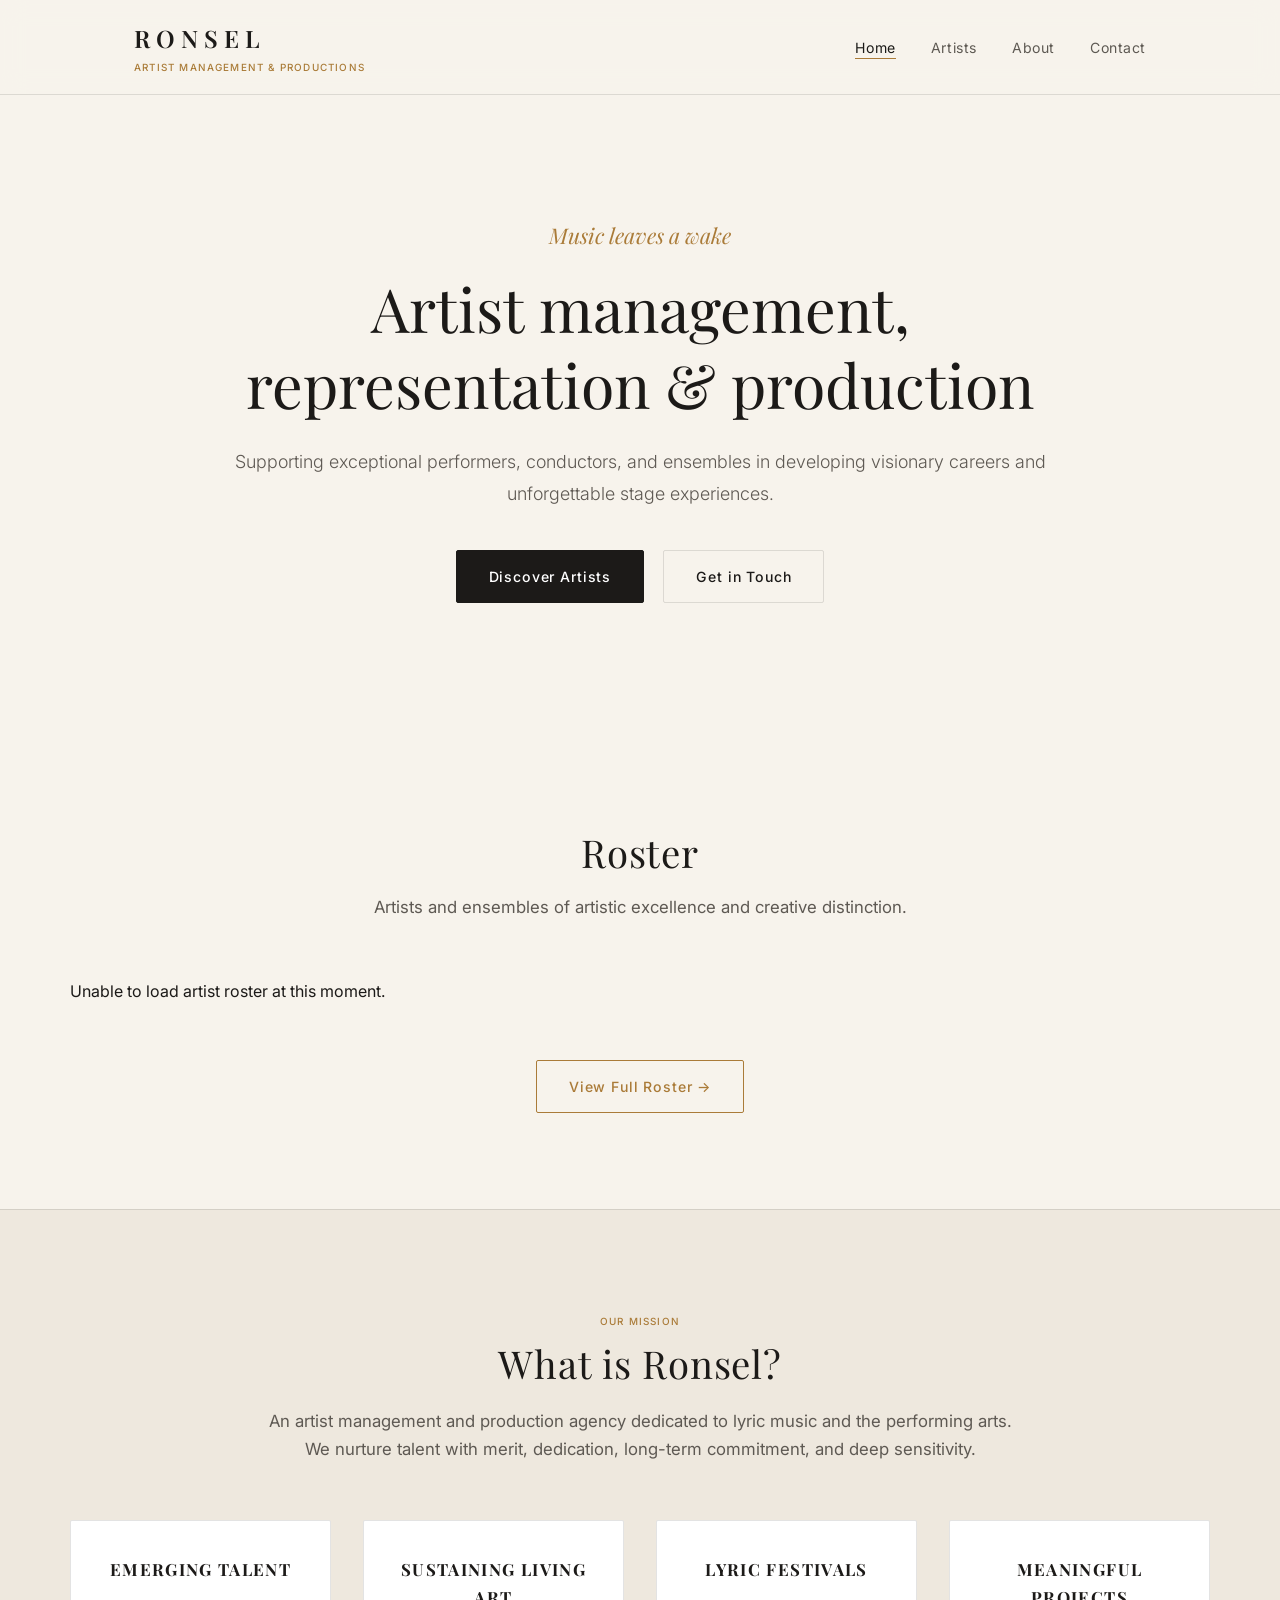
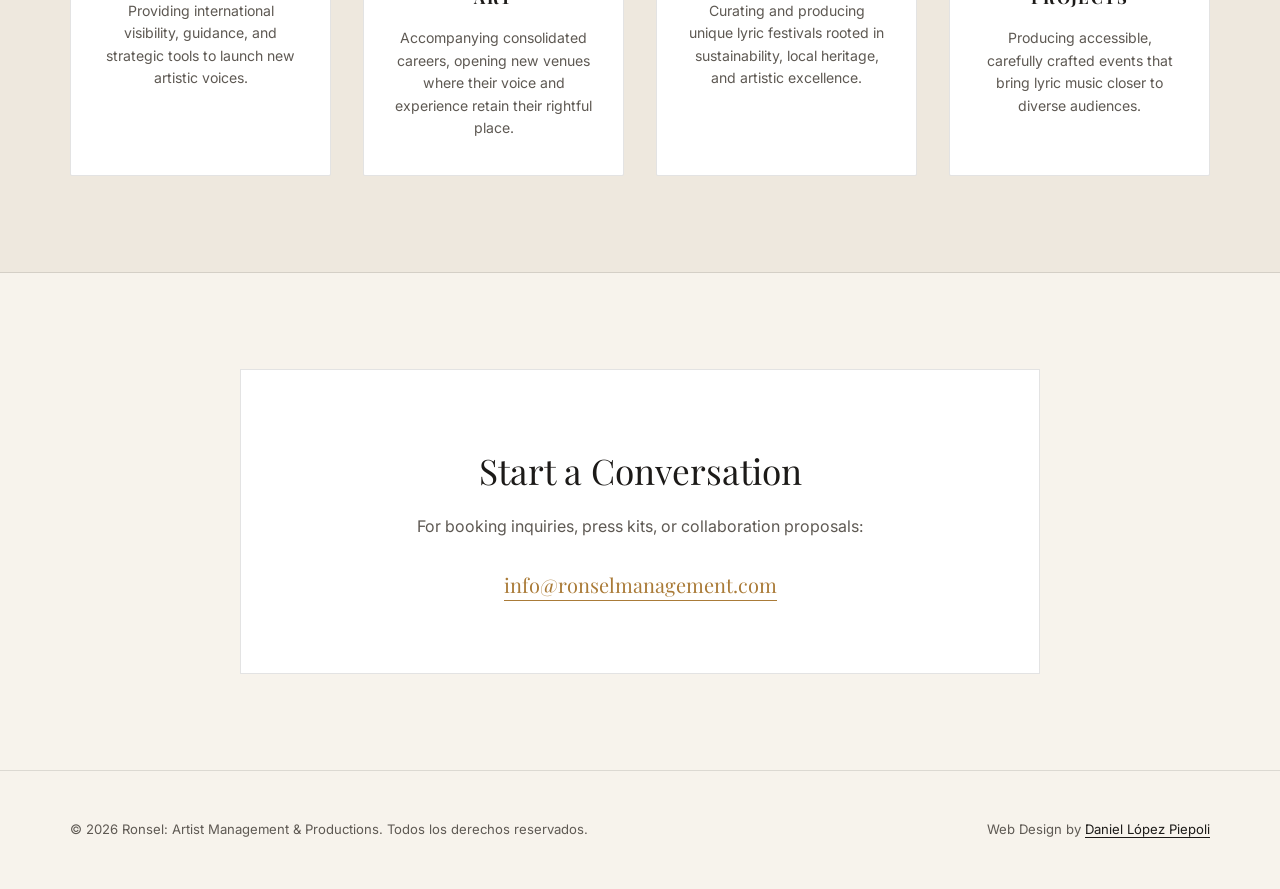
==== index.html @ a078d066 "add initial html and css" ====
<!DOCTYPE html>
<html lang="en">
<head>
  <meta charset="UTF-8" />
  <meta name="viewport" content="width=device-width, initial-scale=1.0" />
  <title>Ronsel | Artist Management & Productions</title>
  <meta name="description" content="Ronsel: Artist Management & Productions. Music leaves a wake. Artist representation, touring, and bespoke productions." />
  
  <!-- Tipografía Google Fonts (Playfair Display para títulos, Inter para lectura) -->
  <link rel="preconnect" href="https://fonts.googleapis.com">
  <link rel="preconnect" href="https://fonts.gstatic.com" crossorigin>
  <link href="https://fonts.googleapis.com/css2?family=Inter:wght@300;400;500;600&family=Playfair+Display:ital,wght@0,400;0,600;1,400&display=swap" rel="stylesheet">
  
  <link rel="stylesheet" href="css/styles.css" />
</head>
<body>

  <!-- Navegación -->
  <header class="site-header">
    <nav class="nav-container">
      <a href="index.html" class="logo">
        <span class="logo-title">RONSEL</span>
        <span class="logo-sub">Artist Management & Productions</span>
      </a>
      <ul class="nav-links">
        <li><a href="index.html" class="active">Home</a></li>
        <li><a href="artists.html">Artists</a></li>
        <li><a href="#about">About</a></li>
        <li><a href="#contact">Contact</a></li>
      </ul>
    </nav>
  </header>

  <!-- Hero Principal -->
  <section class="hero">
    <div class="hero-overlay"></div>
    <div class="hero-content">
      <p class="tagline">Music leaves a wake</p>
      <h1>Artist management, representation & production</h1>
      <p class="hero-description">
        Supporting exceptional performers, conductors, and ensembles in developing visionary careers and unforgettable stage experiences.
      </p>
      <div class="hero-actions">
        <a href="artists.html" class="btn btn-primary">Discover Artists</a>
        <a href="#contact" class="btn btn-secondary">Get in Touch</a>
      </div>
    </div>
  </section>

  <!-- Sección Destacada de Artistas (Se alimenta dinámicamente con JS) -->
  <section class="section container">
    <div class="section-header">
      <h2>Roster</h2>
      <p>Artists and ensembles of artistic excellence and creative distinction.</p>
    </div>
    
    <div id="featured-artists" class="artists-grid">
      <!-- Inyectado por main.js -->
    </div>

    <div class="center-cta">
      <a href="artists.html" class="btn btn-outline">View Full Roster &rarr;</a>
    </div>
  </section>

  <!-- Sobre la Agencia con sus 4 Pilares Reales -->
  <section id="about" class="section section-dark">
    <div class="container">
      <div class="section-header">
        <span class="logo-sub">Our Mission</span>
        <h2>What is Ronsel?</h2>
        <p style="max-width: 750px; margin: 0.8rem auto 0 auto;">
          An artist management and production agency dedicated to lyric music and the performing arts. We nurture talent with merit, dedication, long-term commitment, and deep sensitivity.
        </p>
      </div>

      <div class="pillars-grid">
        <div class="pillar-item">
          <h3>Emerging Talent</h3>
          <p>Providing international visibility, guidance, and strategic tools to launch new artistic voices.</p>
        </div>
        <div class="pillar-item">
          <h3>Sustaining Living Art</h3>
          <p>Accompanying consolidated careers, opening new venues where their voice and experience retain their rightful place.</p>
        </div>
        <div class="pillar-item">
          <h3>Lyric Festivals</h3>
          <p>Curating and producing unique lyric festivals rooted in sustainability, local heritage, and artistic excellence.</p>
        </div>
        <div class="pillar-item">
          <h3>Meaningful Projects</h3>
          <p>Producing accessible, carefully crafted events that bring lyric music closer to diverse audiences.</p>
        </div>
      </div>
    </div>
  </section>

  <!-- Contacto -->
  <section id="contact" class="section container">
    <div class="contact-box">
      <h2>Start a Conversation</h2>
      <p>For booking inquiries, press kits, or collaboration proposals:</p>
      <a href="mailto:info@ronselmanagement.com" class="contact-email">info@ronselmanagement.com</a>
    </div>
  </section>

  <!-- Footer -->
  <footer class="site-footer">
    <div class="container footer-content">
      <p>&copy; 2026 Ronsel: Artist Management & Productions. Todos los derechos reservados.</p>
      <p class="credit">
        Web Design by <a href="https://github.com/danielopezpiepoli" target="_blank" rel="noopener">Daniel López Piepoli</a>
      </p>
    </div>
  </footer>

  <!-- Script para pintar los artistas dinámicamente -->
  <script src="js/main.js"></script>
</body>
</html>
---- css/styles.css ----
:root {
  /* Paleta extraída de la identidad visual de Ronsel */
  --bg-color: #f7f3ec;        /* Fondo marfil / pergamino claro */
  --bg-card: #ffffff;         /* Blanco puro para tarjetas */
  --bg-card-hover: #fcfbf9;
  --bg-dark-section: #eee8de; /* Sección de contraste suave */
  --text-main: #1c1a18;       /* Carbón / negro tinta */
  --text-muted: #5e5953;      /* Gris sepia para textos secundarios */
  --accent-gold: #aa7b38;     /* Dorado ocre cálido del logo/subtítulos */
  --accent-gold-hover: #8f652b;
  --border: rgba(28, 26, 24, 0.12);
  --border-subtle: rgba(170, 123, 56, 0.3);
  
  --font-serif: 'Playfair Display', Georgia, serif;
  --font-sans: 'Inter', -apple-system, BlinkMacSystemFont, sans-serif;
  --transition: all 0.3s cubic-bezier(0.16, 1, 0.3, 1);
}

* {
  margin: 0;
  padding: 0;
  box-sizing: border-box;
}

body {
  background-color: var(--bg-color);
  color: var(--text-main);
  font-family: var(--font-sans);
  line-height: 1.65;
  -webkit-font-smoothing: antialiased;
}

.container {
  width: 90%;
  max-width: 1140px;
  margin: 0 auto;
}

/* Header & Nav */
.site-header {
  position: sticky;
  top: 0;
  background: rgba(247, 243, 236, 0.92);
  backdrop-filter: blur(12px);
  border-bottom: 1px solid var(--border);
  z-index: 100;
}

.nav-container {
  max-width: 1140px;
  margin: 0 auto;
  padding: 1.2rem 5%;
  display: flex;
  justify-content: space-between;
  align-items: center;
}

.logo {
  text-decoration: none;
  display: flex;
  flex-direction: column;
}

.logo-title {
  font-family: var(--font-serif);
  font-size: 1.5rem;
  font-weight: 600;
  letter-spacing: 0.25em;
  color: var(--text-main);
}

.logo-sub {
  font-size: 0.62rem;
  letter-spacing: 0.12em;
  text-transform: uppercase;
  color: var(--accent-gold);
  font-weight: 500;
}

.nav-links {
  display: flex;
  gap: 2.2rem;
  list-style: none;
}

.nav-links a {
  color: var(--text-muted);
  text-decoration: none;
  font-size: 0.88rem;
  letter-spacing: 0.04em;
  transition: var(--transition);
}

.nav-links a:hover,
.nav-links a.active {
  color: var(--text-main);
  border-bottom: 1px solid var(--accent-gold);
  padding-bottom: 2px;
}

/* Hero */
.hero {
  position: relative;
  min-height: 70vh;
  display: flex;
  align-items: center;
  justify-content: center;
  text-align: center;
  padding: 5rem 1.5rem;
}

.hero-content {
  max-width: 820px;
}

.tagline {
  font-family: var(--font-serif);
  font-style: italic;
  font-size: 1.35rem;
  color: var(--accent-gold);
  margin-bottom: 1rem;
}

.ornament {
  display: inline-block;
  width: 40px;
  height: 1px;
  background-color: var(--accent-gold);
  margin: 0 auto 1.5rem auto;
}

.hero h1 {
  font-family: var(--font-serif);
  font-size: clamp(2.3rem, 5vw, 3.8rem);
  font-weight: 400;
  line-height: 1.25;
  color: var(--text-main);
  margin-bottom: 1.5rem;
}

.hero-description {
  font-size: 1.12rem;
  color: var(--text-muted);
  margin-bottom: 2.5rem;
  font-weight: 300;
  line-height: 1.8;
}

.hero-actions {
  display: flex;
  gap: 1.2rem;
  justify-content: center;
  flex-wrap: wrap;
}

/* Botones */
.btn {
  display: inline-block;
  padding: 0.85rem 2rem;
  font-size: 0.88rem;
  letter-spacing: 0.06em;
  text-decoration: none;
  font-weight: 500;
  transition: var(--transition);
  border-radius: 2px;
}

.btn-primary {
  background: var(--text-main);
  color: #fff;
  border: 1px solid var(--text-main);
}

.btn-primary:hover {
  background: var(--accent-gold);
  border-color: var(--accent-gold);
}

.btn-secondary {
  border: 1px solid var(--border);
  color: var(--text-main);
  background: transparent;
}

.btn-secondary:hover {
  border-color: var(--text-main);
}

.btn-outline {
  border: 1px solid var(--accent-gold);
  color: var(--accent-gold);
  background: transparent;
}

.btn-outline:hover {
  background: var(--accent-gold);
  color: #fff;
}

/* Secciones */
.section {
  padding: 6rem 0;
}

.section-dark {
  background-color: var(--bg-dark-section);
  border-top: 1px solid var(--border);
  border-bottom: 1px solid var(--border);
}

.section-header {
  text-align: center;
  margin-bottom: 3.5rem;
}

.section-header h2 {
  font-family: var(--font-serif);
  font-size: 2.4rem;
  font-weight: 400;
  margin-bottom: 0.6rem;
  letter-spacing: 0.02em;
}

.section-header p {
  color: var(--text-muted);
  font-size: 1.05rem;
}

/* Grid de Artistas */
.artists-grid {
  display: grid;
  grid-template-columns: repeat(auto-fit, minmax(280px, 1fr));
  gap: 2.5rem;
  margin-bottom: 3.5rem;
}

.artist-card {
  background: var(--bg-card);
  border: 1px solid var(--border);
  text-decoration: none;
  color: inherit;
  transition: var(--transition);
  display: flex;
  flex-direction: column;
}

.artist-card:hover {
  transform: translateY(-5px);
  box-shadow: 0 12px 28px rgba(0, 0, 0, 0.06);
  border-color: var(--border-subtle);
}

.artist-img-wrapper {
  aspect-ratio: 4 / 5;
  width: 100%;
  overflow: hidden;
  background: #e2ded7;
}

.artist-img-wrapper img {
  width: 100%;
  height: 100%;
  object-fit: cover;
  transition: transform 0.6s ease;
}

.artist-card:hover .artist-img-wrapper img {
  transform: scale(1.03);
}

.artist-info {
  padding: 1.8rem;
  text-align: center;
}

.artist-discipline {
  font-size: 0.72rem;
  text-transform: uppercase;
  letter-spacing: 0.12em;
  color: var(--accent-gold);
  font-weight: 600;
  margin-bottom: 0.5rem;
}

.artist-name {
  font-family: var(--font-serif);
  font-size: 1.4rem;
  font-weight: 400;
  margin-bottom: 0.8rem;
  letter-spacing: 0.03em;
}

.artist-summary {
  font-size: 0.88rem;
  color: var(--text-muted);
  line-height: 1.6;
}

.center-cta {
  text-align: center;
}

/* Cuatro Pilares (Misión de Ronsel) */
.pillars-grid {
  display: grid;
  grid-template-columns: repeat(auto-fit, minmax(230px, 1fr));
  gap: 2rem;
  margin-top: 3rem;
}

.pillar-item {
  background: var(--bg-card);
  border: 1px solid var(--border);
  padding: 2.2rem 1.8rem;
  text-align: center;
  border-radius: 2px;
}

.pillar-item h3 {
  font-family: var(--font-serif);
  font-size: 1.05rem;
  text-transform: uppercase;
  letter-spacing: 0.08em;
  margin-bottom: 1rem;
  color: var(--text-main);
}

.pillar-item p {
  font-size: 0.88rem;
  color: var(--text-muted);
  line-height: 1.6;
}

/* Contacto */
.contact-box {
  background: var(--bg-card);
  border: 1px solid var(--border);
  padding: 4.5rem 2rem;
  text-align: center;
  max-width: 800px;
  margin: 0 auto;
}

.contact-box h2 {
  font-family: var(--font-serif);
  font-size: 2.2rem;
  font-weight: 400;
  margin-bottom: 0.8rem;
}

.contact-box p {
  color: var(--text-muted);
  margin-bottom: 1.8rem;
}

.contact-email {
  font-family: var(--font-serif);
  font-size: 1.25rem;
  color: var(--accent-gold);
  text-decoration: none;
  border-bottom: 1px solid var(--accent-gold);
  padding-bottom: 2px;
  transition: var(--transition);
}

.contact-email:hover {
  color: var(--accent-gold-hover);
  border-color: var(--accent-gold-hover);
}

/* Footer con tu crédito */
.site-footer {
  padding: 3rem 0;
  border-top: 1px solid var(--border);
  font-size: 0.82rem;
  color: var(--text-muted);
}

.footer-content {
  display: flex;
  justify-content: space-between;
  align-items: center;
  flex-wrap: wrap;
  gap: 1rem;
}

.footer-content a {
  color: var(--text-main);
  text-decoration: underline;
  text-underline-offset: 3px;
}

@media (max-width: 768px) {
  .nav-links {
    display: none;
  }
}
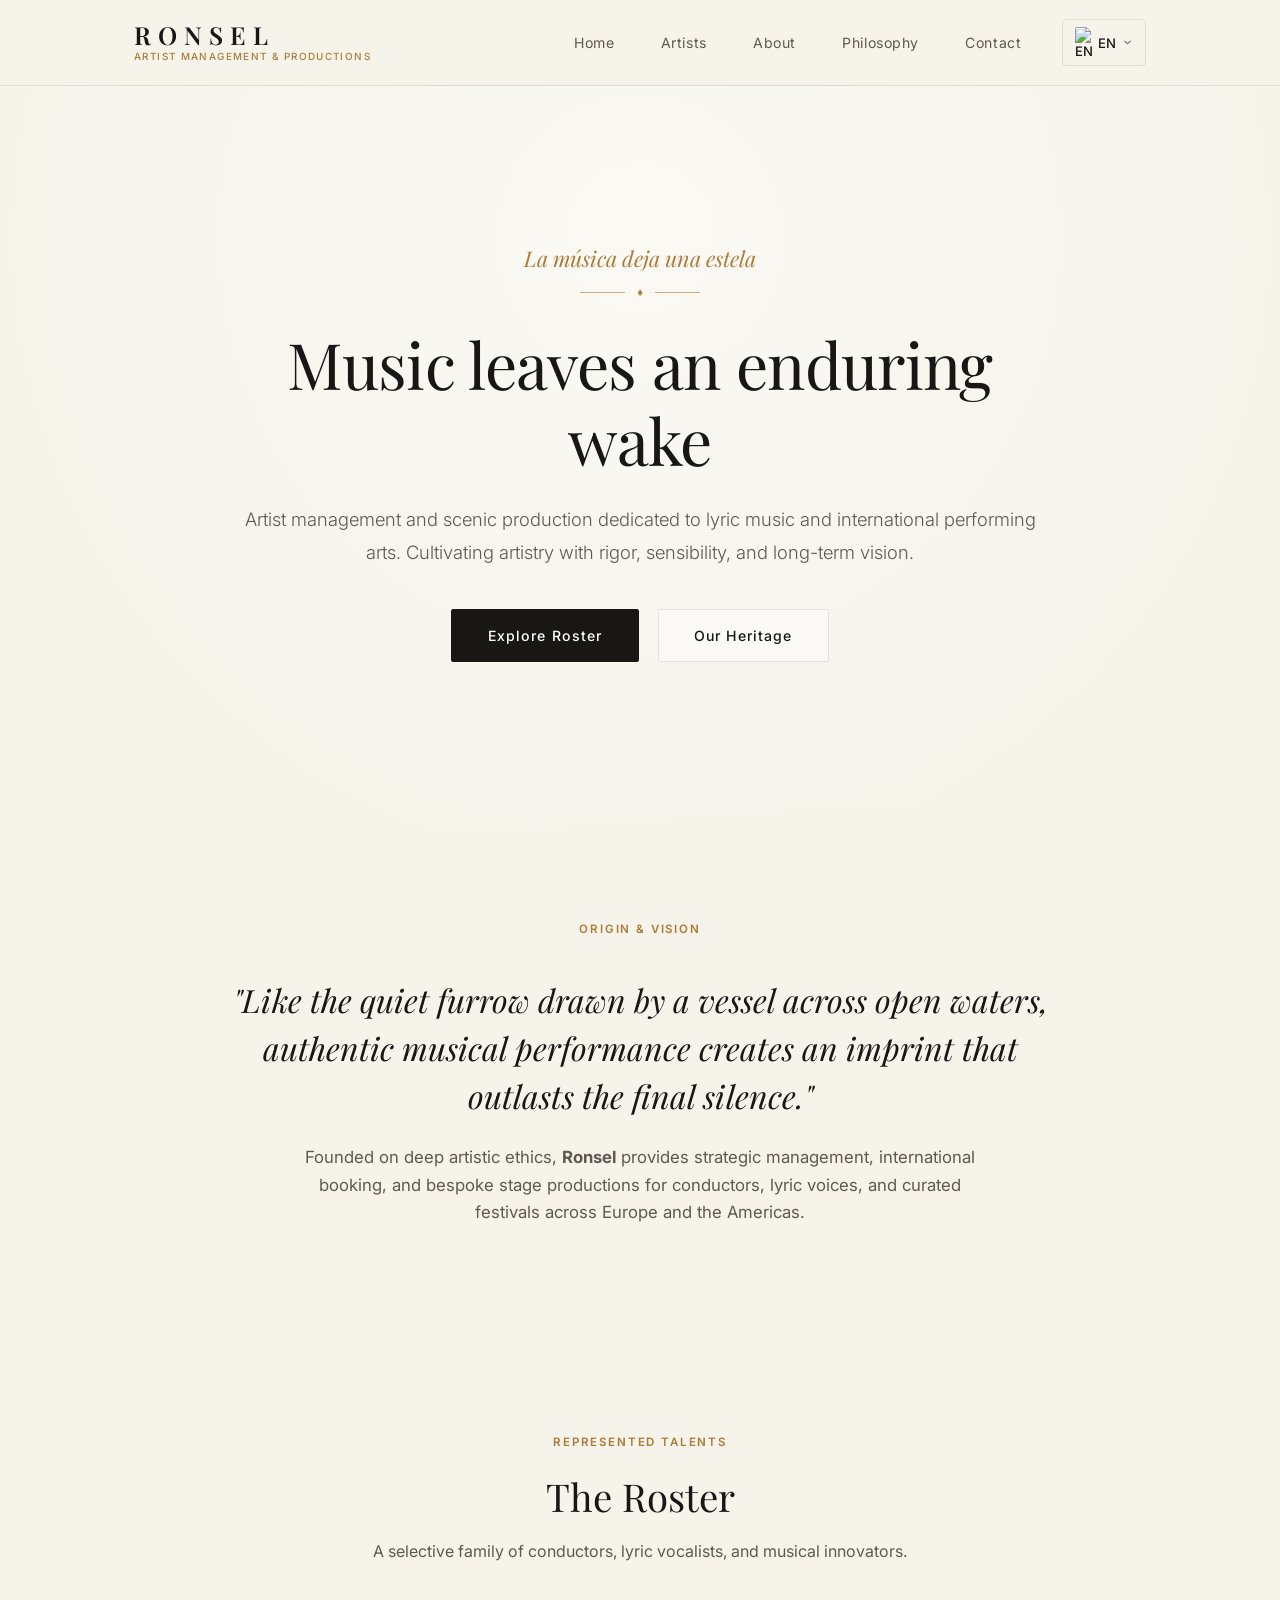
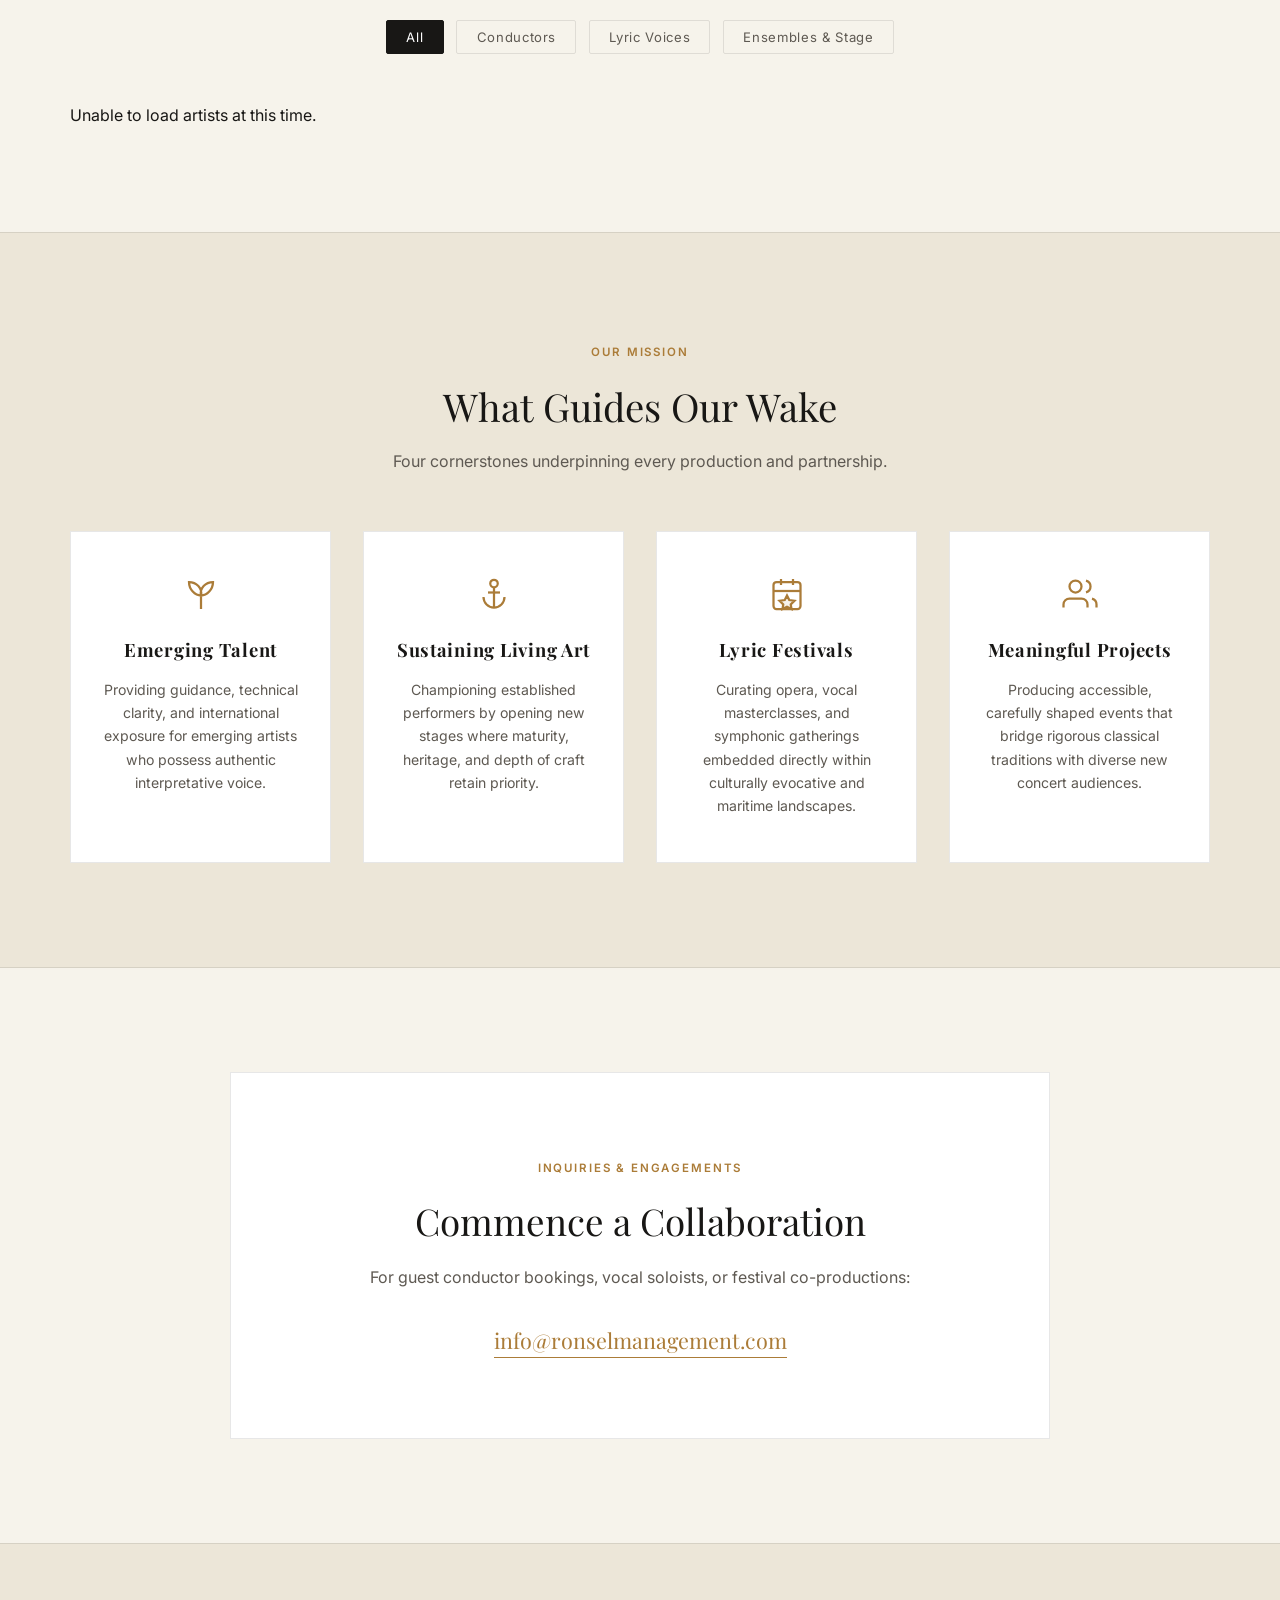
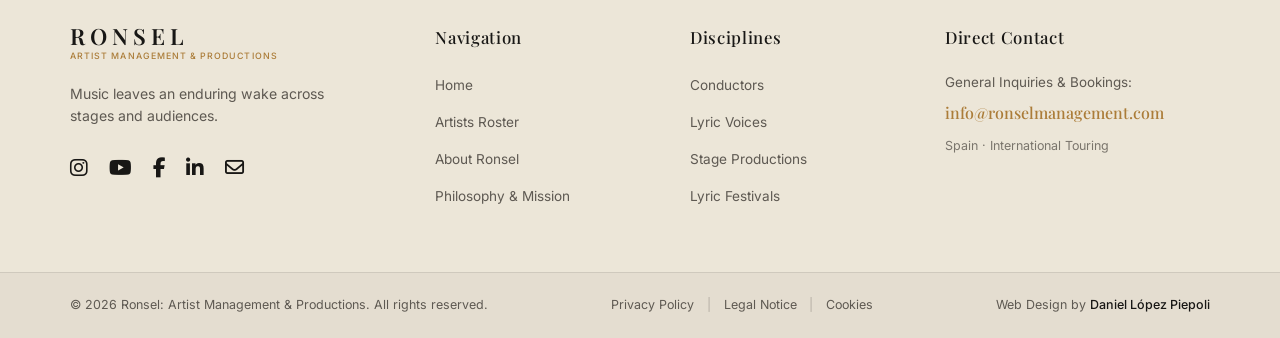
==== commit 17079ce4: "feat(ui): refine sticky header, multi-language selector, fontawesome social icons, and mobile drawer" ====
--- a/index.html
+++ b/index.html
@@ -4,117 +4,332 @@
   <meta charset="UTF-8" />
   <meta name="viewport" content="width=device-width, initial-scale=1.0" />
   <title>Ronsel | Artist Management & Productions</title>
-  <meta name="description" content="Ronsel: Artist Management & Productions. Music leaves a wake. Artist representation, touring, and bespoke productions." />
+  <meta name="description" content="Ronsel: Artist Management & Productions. Music leaves a wake. Lyric music, conductors, and bespoke stage productions." />
   
-  <!-- Tipografía Google Fonts (Playfair Display para títulos, Inter para lectura) -->
+  <!-- Tipografías elegantes -->
   <link rel="preconnect" href="https://fonts.googleapis.com">
   <link rel="preconnect" href="https://fonts.gstatic.com" crossorigin>
-  <link href="https://fonts.googleapis.com/css2?family=Inter:wght@300;400;500;600&family=Playfair+Display:ital,wght@0,400;0,600;1,400&display=swap" rel="stylesheet">
+  <link href="https://fonts.googleapis.com/css2?family=Cinzel:wght@400;600&family=Inter:wght@300;400;500&family=Playfair+Display:ital,wght@0,400;0,600;1,400&display=swap" rel="stylesheet">
+  <!-- FontAwesome Icons -->
+<link rel="stylesheet" href="https://cdnjs.cloudflare.com/ajax/libs/font-awesome/6.5.1/css/all.min.css" crossorigin="anonymous" referrerpolicy="no-referrer" />
   
   <link rel="stylesheet" href="css/styles.css" />
 </head>
 <body>
 
-  <!-- Navegación -->
-  <header class="site-header">
-    <nav class="nav-container">
-      <a href="index.html" class="logo">
-        <span class="logo-title">RONSEL</span>
-        <span class="logo-sub">Artist Management & Productions</span>
+  <!-- =========================================
+       HEADER & NAVEGACIÓN PRINCIPAL
+       ========================================= -->
+  <header class="site-header" id="mainHeader">
+    <div class="nav-container">
+      <!-- Logo clickeable siempre a Home -->
+      <a href="index.html" class="logo-link">
+        <div class="logo-text">
+          <span class="logo-title">RONSEL</span>
+          <span class="logo-sub">Artist Management & Productions</span>
+        </div>
       </a>
-      <ul class="nav-links">
-        <li><a href="index.html" class="active">Home</a></li>
-        <li><a href="artists.html">Artists</a></li>
-        <li><a href="#about">About</a></li>
-        <li><a href="#contact">Contact</a></li>
-      </ul>
-    </nav>
+
+      <!-- Botón Menú Hamburguesa para Móvil -->
+      <button class="mobile-menu-btn" id="mobileMenuBtn" aria-label="Toggle navigation menu">
+        <span class="bar"></span>
+        <span class="bar"></span>
+        <span class="bar"></span>
+      </button>
+
+      <!-- Navegación y Selector de Idioma -->
+      <nav class="nav-wrapper" id="navWrapper">
+        <ul class="nav-menu">
+          <li><a href="index.html" class="nav-item">Home</a></li>
+          <li><a href="#roster" class="nav-item">Artists</a></li>
+          <li><a href="#about" class="nav-item">About</a></li>
+          <li><a href="#mission" class="nav-item">Philosophy</a></li>
+          <li><a href="#contact" class="nav-item">Contact</a></li>
+
+          <!-- Selector de Idiomas (6 Idiomas) -->
+          <li class="dropdown lang-dropdown">
+            <button class="dropdown-trigger lang-current" type="button" aria-haspopup="true">
+              <img src="https://flagcdn.com/w20/gb.png" alt="EN" class="lang-flag" />
+              <span>EN</span>
+              <svg class="chevron-icon" viewBox="0 0 24 24" fill="none">
+                <path d="M6 9L12 15L18 9" stroke="currentColor" stroke-width="2" stroke-linecap="round" stroke-linejoin="round"/>
+              </svg>
+            </button>
+            <ul class="dropdown-content lang-options">
+              <li>
+                <a href="?lang=en" class="lang-item">
+                  <img src="https://flagcdn.com/w20/gb.png" alt="EN" />
+                  <span>English (EN)</span>
+                </a>
+              </li>
+              <li>
+                <a href="?lang=es" class="lang-item">
+                  <img src="https://flagcdn.com/w20/es.png" alt="ES" />
+                  <span>Español (ES)</span>
+                </a>
+              </li>
+              <li>
+                <a href="?lang=it" class="lang-item">
+                  <img src="https://flagcdn.com/w20/it.png" alt="IT" />
+                  <span>Italiano (IT)</span>
+                </a>
+              </li>
+              <li>
+                <a href="?lang=fr" class="lang-item">
+                  <img src="https://flagcdn.com/w20/fr.png" alt="FR" />
+                  <span>Français (FR)</span>
+                </a>
+              </li>
+              <li>
+                <a href="?lang=pt" class="lang-item">
+                  <img src="https://flagcdn.com/w20/pt.png" alt="PT" />
+                  <span>Português (PT)</span>
+                </a>
+              </li>
+              <li>
+                <a href="?lang=de" class="lang-item">
+                  <img src="https://flagcdn.com/w20/de.png" alt="DE" />
+                  <span>Deutsch (DE)</span>
+                </a>
+              </li>
+            </ul>
+          </li>
+        </ul>
+      </nav>
+
+      <!-- Overlay oscuro al abrir menú móvil -->
+      <div class="menu-overlay" id="menuOverlay"></div>
+    </div>
   </header>
 
-  <!-- Hero Principal -->
+  <!-- Hero interactivo con canvas de estela -->
   <section class="hero">
-    <div class="hero-overlay"></div>
+    <canvas id="wake-canvas"></canvas>
     <div class="hero-content">
-      <p class="tagline">Music leaves a wake</p>
-      <h1>Artist management, representation & production</h1>
+      <div class="hero-brand-mark">
+        <span class="motto-tag">La música deja una estela</span>
+        <div class="motto-divider"><span>♦</span></div>
+      </div>
+      <h1>Music leaves an enduring wake</h1>
       <p class="hero-description">
-        Supporting exceptional performers, conductors, and ensembles in developing visionary careers and unforgettable stage experiences.
+        Artist management and scenic production dedicated to lyric music and international performing arts. Cultivating artistry with rigor, sensibility, and long-term vision.
       </p>
       <div class="hero-actions">
-        <a href="artists.html" class="btn btn-primary">Discover Artists</a>
-        <a href="#contact" class="btn btn-secondary">Get in Touch</a>
-      </div>
-    </div>
-  </section>
-
-  <!-- Sección Destacada de Artistas (Se alimenta dinámicamente con JS) -->
-  <section class="section container">
-    <div class="section-header">
-      <h2>Roster</h2>
-      <p>Artists and ensembles of artistic excellence and creative distinction.</p>
+        <a href="#roster" class="btn btn-primary">Explore Roster</a>
+        <a href="#about" class="btn btn-secondary">Our Heritage</a>
+      </div>
     </div>
     
-    <div id="featured-artists" class="artists-grid">
-      <!-- Inyectado por main.js -->
-    </div>
-
-    <div class="center-cta">
-      <a href="artists.html" class="btn btn-outline">View Full Roster &rarr;</a>
-    </div>
-  </section>
-
-  <!-- Sobre la Agencia con sus 4 Pilares Reales -->
-  <section id="about" class="section section-dark">
+    <!-- Separador inferior fluido de estela -->
+    <div class="wake-wave-separator">
+      <svg viewBox="0 0 1440 120" preserveAspectRatio="none">
+        <path d="M0,32L80,48C160,64,320,96,480,90.7C640,85,800,43,960,37.3C1120,32,1280,64,1360,80L1440,96L1440,120L1360,120C1280,120,1120,120,960,120C800,120,640,120,480,120C320,120,160,120,80,120L0,120Z"></path>
+      </svg>
+    </div>
+  </section>
+
+  <!-- Declaración Editorial / Manifiesto -->
+  <section id="about" class="section statement-section">
+    <div class="container text-center">
+      <span class="badge">Origin & Vision</span>
+      <blockquote class="manifesto-quote">
+        "Like the quiet furrow drawn by a vessel across open waters, authentic musical performance creates an imprint that outlasts the final silence."
+      </blockquote>
+      <p class="statement-body">
+        Founded on deep artistic ethics, <strong>Ronsel</strong> provides strategic management, international booking, and bespoke stage productions for conductors, lyric voices, and curated festivals across Europe and the Americas.
+      </p>
+    </div>
+  </section>
+
+  <!-- Roster de Artistas con Filtros Interactivos -->
+  <section id="roster" class="section section-catalog">
     <div class="container">
       <div class="section-header">
-        <span class="logo-sub">Our Mission</span>
-        <h2>What is Ronsel?</h2>
-        <p style="max-width: 750px; margin: 0.8rem auto 0 auto;">
-          An artist management and production agency dedicated to lyric music and the performing arts. We nurture talent with merit, dedication, long-term commitment, and deep sensitivity.
+        <span class="badge">Represented Talents</span>
+        <h2>The Roster</h2>
+        <p>A selective family of conductors, lyric vocalists, and musical innovators.</p>
+      </div>
+
+      <!-- Filtros interactivos -->
+      <div class="filter-controls">
+        <button class="filter-btn active" data-filter="all">All</button>
+        <button class="filter-btn" data-filter="Conductor">Conductors</button>
+        <button class="filter-btn" data-filter="Lyric">Lyric Voices</button>
+        <button class="filter-btn" data-filter="Ensemble">Ensembles & Stage</button>
+      </div>
+      
+      <div id="featured-artists" class="artists-grid">
+        <!-- Renderizado dinámicamente vía main.js -->
+      </div>
+    </div>
+  </section>
+
+  <!-- Nuestra Misión / Cuatro Pilares -->
+  <section id="mission" class="section section-dark">
+    <div class="container">
+      <div class="section-header">
+        <span class="badge">Our Mission</span>
+        <h2>What Guides Our Wake</h2>
+        <p>Four cornerstones underpinning every production and partnership.</p>
+      </div>
+
+      <div class="pillars-grid">
+        <!-- Pilar 1: Talento emergente -->
+        <div class="pillar-card">
+          <div class="pillar-icon">
+            <svg width="36" height="36" viewBox="0 0 24 24" fill="none" stroke="currentColor" stroke-width="1.5">
+              <path d="M12 22v-9m0 0C8 13 4 9 4 4c5 0 9 4 8 9zm0 0c4 0 8-4 8-9-5 0-9 4-8 9z"/>
+            </svg>
+          </div>
+          <h3>Emerging Talent</h3>
+          <p>Providing guidance, technical clarity, and international exposure for emerging artists who possess authentic interpretative voice.</p>
+        </div>
+
+        <!-- Pilar 2: Arte que sigue vivo (Ancla) -->
+        <div class="pillar-card">
+          <div class="pillar-icon">
+            <svg width="36" height="36" viewBox="0 0 24 24" fill="none" stroke="currentColor" stroke-width="1.5">
+              <circle cx="12" cy="5" r="2.5"/>
+              <line x1="12" y1="7.5" x2="12" y2="21"/>
+              <line x1="8" y1="11" x2="16" y2="11"/>
+              <path d="M5 14a7 7 0 0 0 14 0"/>
+            </svg>
+          </div>
+          <h3>Sustaining Living Art</h3>
+          <p>Championing established performers by opening new stages where maturity, heritage, and depth of craft retain priority.</p>
+        </div>
+
+        <!-- Pilar 3: Creación de festivales -->
+        <div class="pillar-card">
+          <div class="pillar-icon">
+            <svg width="36" height="36" viewBox="0 0 24 24" fill="none" stroke="currentColor" stroke-width="1.5">
+              <rect x="3" y="4" width="18" height="18" rx="2" ry="2"/>
+              <line x1="16" y1="2" x2="16" y2="6"/>
+              <line x1="8" y1="2" x2="8" y2="6"/>
+              <line x1="3" y1="10" x2="21" y2="10"/>
+              <polygon points="12 13 13.5 16 17 16.5 14.5 19 15 22 12 20.5 9 22 9.5 19 7 16.5 10.5 16 12 13" fill="currentColor" fill-opacity="0.1"/>
+            </svg>
+          </div>
+          <h3>Lyric Festivals</h3>
+          <p>Curating opera, vocal masterclasses, and symphonic gatherings embedded directly within culturally evocative and maritime landscapes.</p>
+        </div>
+
+        <!-- Pilar 4: Proyectos con sentido -->
+        <div class="pillar-card">
+          <div class="pillar-icon">
+            <svg width="36" height="36" viewBox="0 0 24 24" fill="none" stroke="currentColor" stroke-width="1.5">
+              <path d="M17 21v-2a4 4 0 0 0-4-4H5a4 4 0 0 0-4 4v2"/>
+              <circle cx="9" cy="7" r="4"/>
+              <path d="M23 21v-2a4 4 0 0 0-3-3.87"/>
+              <path d="M16 3.13a4 4 0 0 1 0 7.75"/>
+            </svg>
+          </div>
+          <h3>Meaningful Projects</h3>
+          <p>Producing accessible, carefully shaped events that bridge rigorous classical traditions with diverse new concert audiences.</p>
+        </div>
+      </div>
+    </div>
+  </section>
+
+  <!-- Contacto / Booking -->
+  <section id="contact" class="section">
+    <div class="container">
+      <div class="contact-box">
+        <span class="badge">Inquiries & Engagements</span>
+        <h2>Commence a Collaboration</h2>
+        <p>For guest conductor bookings, vocal soloists, or festival co-productions:</p>
+        <a href="mailto:info@ronselmanagement.com" class="contact-email">info@ronselmanagement.com</a>
+      </div>
+    </div>
+  </section>
+
+  <!-- =========================================
+       FOOTER & SUBFOOTER
+       ========================================= -->
+  <footer class="site-footer">
+    <div class="footer-grid">
+      
+      <!-- Columna 1: Identidad & Redes -->
+      <div class="footer-col footer-brand">
+        <a href="index.html" class="logo-link">
+          <div class="logo-text">
+            <span class="logo-title">RONSEL</span>
+            <span class="logo-sub">Artist Management & Productions</span>
+          </div>
+        </a>
+        <p class="footer-tagline">Music leaves an enduring wake across stages and audiences.</p>
+        
+        <div class="footer-socials">
+          <a href="https://www.instagram.com/" target="_blank" rel="noopener noreferrer" aria-label="Instagram">
+            <i class="fa-brands fa-instagram"></i>
+          </a>
+          <a href="https://www.youtube.com/" target="_blank" rel="noopener noreferrer" aria-label="YouTube">
+            <i class="fa-brands fa-youtube"></i>
+          </a>
+          <a href="https://www.facebook.com/" target="_blank" rel="noopener noreferrer" aria-label="Facebook">
+            <i class="fa-brands fa-facebook-f"></i>
+          </a>
+          <a href="https://www.linkedin.com/" target="_blank" rel="noopener noreferrer" aria-label="LinkedIn">
+            <i class="fa-brands fa-linkedin-in"></i>
+          </a>
+          <a href="mailto:info@ronselmanagement.com" aria-label="Email">
+            <i class="fa-regular fa-envelope"></i>
+          </a>
+        </div>
+      </div> <!-- Cierre columna 1 -->
+
+      <!-- Columna 2: Navegación -->
+      <div class="footer-col">
+        <h4 class="footer-heading">Navigation</h4>
+        <ul class="footer-links">
+          <li><a href="index.html">Home</a></li>
+          <li><a href="#roster">Artists Roster</a></li>
+          <li><a href="#about">About Ronsel</a></li>
+          <li><a href="#mission">Philosophy & Mission</a></li>
+        </ul>
+      </div> <!-- Cierre columna 2 -->
+
+      <!-- Columna 3: Disciplinas -->
+      <div class="footer-col">
+        <h4 class="footer-heading">Disciplines</h4>
+        <ul class="footer-links">
+          <li><a href="#roster">Conductors</a></li>
+          <li><a href="#roster">Lyric Voices</a></li>
+          <li><a href="#roster">Stage Productions</a></li>
+          <li><a href="#roster">Lyric Festivals</a></li>
+        </ul>
+      </div> <!-- Cierre columna 3 -->
+
+      <!-- Columna 4: Contacto -->
+      <div class="footer-col">
+        <h4 class="footer-heading">Direct Contact</h4>
+        <p class="footer-contact-item">General Inquiries & Bookings:</p>
+        <a href="mailto:info@ronselmanagement.com" class="footer-contact-link">info@ronselmanagement.com</a>
+        <p class="footer-contact-note">Spain · International Touring</p>
+      </div> <!-- Cierre columna 4 -->
+
+    </div> <!-- Cierre footer-grid -->
+
+    <!-- Subfooter (Franja inferior independiente) -->
+    <div class="subfooter">
+      <div class="subfooter-container">
+        <p class="subfooter-copyright">
+          &copy; 2026 Ronsel: Artist Management & Productions. All rights reserved.
         </p>
-      </div>
-
-      <div class="pillars-grid">
-        <div class="pillar-item">
-          <h3>Emerging Talent</h3>
-          <p>Providing international visibility, guidance, and strategic tools to launch new artistic voices.</p>
-        </div>
-        <div class="pillar-item">
-          <h3>Sustaining Living Art</h3>
-          <p>Accompanying consolidated careers, opening new venues where their voice and experience retain their rightful place.</p>
-        </div>
-        <div class="pillar-item">
-          <h3>Lyric Festivals</h3>
-          <p>Curating and producing unique lyric festivals rooted in sustainability, local heritage, and artistic excellence.</p>
-        </div>
-        <div class="pillar-item">
-          <h3>Meaningful Projects</h3>
-          <p>Producing accessible, carefully crafted events that bring lyric music closer to diverse audiences.</p>
-        </div>
-      </div>
-    </div>
-  </section>
-
-  <!-- Contacto -->
-  <section id="contact" class="section container">
-    <div class="contact-box">
-      <h2>Start a Conversation</h2>
-      <p>For booking inquiries, press kits, or collaboration proposals:</p>
-      <a href="mailto:info@ronselmanagement.com" class="contact-email">info@ronselmanagement.com</a>
-    </div>
-  </section>
-
-  <!-- Footer -->
-  <footer class="site-footer">
-    <div class="container footer-content">
-      <p>&copy; 2026 Ronsel: Artist Management & Productions. Todos los derechos reservados.</p>
-      <p class="credit">
-        Web Design by <a href="https://github.com/danielopezpiepoli" target="_blank" rel="noopener">Daniel López Piepoli</a>
-      </p>
+        <div class="subfooter-legal">
+          <a href="#">Privacy Policy</a>
+          <span>|</span>
+          <a href="#">Legal Notice</a>
+          <span>|</span>
+          <a href="#">Cookies</a>
+        </div>
+        <p class="subfooter-credit">
+          Web Design by <a href="https://github.com/danielopezpiepoli" target="_blank" rel="noopener">Daniel López Piepoli</a>
+        </p>
+      </div>
     </div>
   </footer>
 
-  <!-- Script para pintar los artistas dinámicamente -->
   <script src="js/main.js"></script>
 </body>
 </html>
--- a/css/styles.css
+++ b/css/styles.css
@@ -1,27 +1,35 @@
+/* ==========================================================================
+   1. VARIABLES DE DISEÑO & CONFIGURACIÓN BASE
+   ========================================================================== */
+
+/* 1.1 Variables globales / Paleta cromática Ronsel */
 :root {
-  /* Paleta extraída de la identidad visual de Ronsel */
-  --bg-color: #f7f3ec;        /* Fondo marfil / pergamino claro */
-  --bg-card: #ffffff;         /* Blanco puro para tarjetas */
-  --bg-card-hover: #fcfbf9;
-  --bg-dark-section: #eee8de; /* Sección de contraste suave */
-  --text-main: #1c1a18;       /* Carbón / negro tinta */
-  --text-muted: #5e5953;      /* Gris sepia para textos secundarios */
-  --accent-gold: #aa7b38;     /* Dorado ocre cálido del logo/subtítulos */
-  --accent-gold-hover: #8f652b;
-  --border: rgba(28, 26, 24, 0.12);
-  --border-subtle: rgba(170, 123, 56, 0.3);
-  
+  --bg-color: #f6f3eb;        /* Marfil pergamino cálido */
+  --bg-card: #ffffff;
+  --bg-contrast: #ece6d8;     /* Arena suave */
+  --text-main: #181715;       /* Carbón / tinta negra */
+  --text-muted: #5e5952;
+  --accent-gold: #ab7c38;     /* Tono dorado / ocre */
+  --accent-gold-hover: #8e6224;
+  --border: rgba(24, 23, 21, 0.1);
+  --border-active: rgba(171, 124, 56, 0.5);
+
   --font-serif: 'Playfair Display', Georgia, serif;
   --font-sans: 'Inter', -apple-system, BlinkMacSystemFont, sans-serif;
-  --transition: all 0.3s cubic-bezier(0.16, 1, 0.3, 1);
-}
-
+  --transition: all 0.35s cubic-bezier(0.16, 1, 0.3, 1);
+}
+
+/* 1.2 Reseteo y normalización */
 * {
   margin: 0;
   padding: 0;
   box-sizing: border-box;
 }
 
+html {
+  scroll-behavior: smooth;
+}
+
 body {
   background-color: var(--bg-color);
   color: var(--text-main);
@@ -30,20 +38,86 @@
   -webkit-font-smoothing: antialiased;
 }
 
+/* 1.3 Clases de utilidad y envoltorios */
 .container {
   width: 90%;
   max-width: 1140px;
   margin: 0 auto;
 }
 
-/* Header & Nav */
+.text-center {
+  text-align: center;
+}
+
+.badge {
+  display: inline-block;
+  font-size: 0.72rem;
+  letter-spacing: 0.16em;
+  text-transform: uppercase;
+  color: var(--accent-gold);
+  font-weight: 600;
+  margin-bottom: 0.8rem;
+}
+
+.section {
+  padding: 6.5rem 0;
+}
+
+.section-dark {
+  background-color: var(--bg-contrast);
+  border-top: 1px solid var(--border);
+  border-bottom: 1px solid var(--border);
+}
+
+.section-header {
+  text-align: center;
+  max-width: 700px;
+  margin: 0 auto 3.5rem auto;
+}
+
+.section-header h2 {
+  font-family: var(--font-serif);
+  font-size: 2.4rem;
+  font-weight: 400;
+  margin-bottom: 0.6rem;
+}
+
+.section-header p {
+  color: var(--text-muted);
+}
+
+
+/* ==========================================================================
+   2. HEADER & NAVEGACIÓN PRINCIPAL
+   ========================================================================== */
+
+/* 2.1 Header / Contenedor Fijo Permanente (No desaparece al scroll) */
 .site-header {
-  position: sticky;
+  position: fixed !important;
   top: 0;
-  background: rgba(247, 243, 236, 0.92);
-  backdrop-filter: blur(12px);
+  left: 0;
+  width: 100%;
+  background: rgba(246, 243, 235, 0.95);
+  backdrop-filter: blur(10px);
   border-bottom: 1px solid var(--border);
-  z-index: 100;
+  z-index: 1000;
+  transition: padding 0.25s ease, background-color 0.25s ease, box-shadow 0.25s ease;
+}
+
+/* Compensación de espacio en el body para que el contenido no quede tapado */
+body {
+  padding-top: 85px; /* Altura original del header */
+}
+
+/* Estado encogido suave al hacer scroll */
+.site-header.scrolled {
+  background: rgba(246, 243, 235, 0.98);
+  box-shadow: 0 4px 18px rgba(24, 23, 21, 0.05);
+}
+
+.site-header.scrolled .nav-container {
+  padding-top: 0.6rem;
+  padding-bottom: 0.6rem;
 }
 
 .nav-container {
@@ -51,98 +125,391 @@
   margin: 0 auto;
   padding: 1.2rem 5%;
   display: flex;
+  align-items: center;
   justify-content: space-between;
-  align-items: center;
-}
-
-.logo {
-  text-decoration: none;
+  transition: padding 0.25s ease;
+}
+
+/* 2.2 Header / Logotipo & Enlace a Home */
+.logo-link,
+.logo-link:visited,
+.logo-link:hover,
+.logo-link:active {
+  text-decoration: none !important;
+  color: inherit !important;
+  display: block;
+  flex-shrink: 0;
+}
+
+.logo-text {
   display: flex;
   flex-direction: column;
 }
 
 .logo-title {
   font-family: var(--font-serif);
-  font-size: 1.5rem;
+  font-size: 1.55rem;
+  letter-spacing: 0.28em;
+  color: var(--text-main) !important;
   font-weight: 600;
-  letter-spacing: 0.25em;
-  color: var(--text-main);
+  line-height: 1.1;
+  text-decoration: none !important;
+  transition: font-size 0.25s ease;
+}
+
+.site-header.scrolled .logo-title {
+  font-size: 1.35rem;
 }
 
 .logo-sub {
   font-size: 0.62rem;
-  letter-spacing: 0.12em;
+  letter-spacing: 0.14em;
   text-transform: uppercase;
-  color: var(--accent-gold);
+  color: var(--accent-gold) !important;
   font-weight: 500;
-}
-
-.nav-links {
-  display: flex;
-  gap: 2.2rem;
+  text-decoration: none !important;
+  transition: font-size 0.25s ease;
+}
+
+.site-header.scrolled .logo-sub {
+  font-size: 0.55rem;
+}
+
+/* 2.3 Header / Menú empujado a la derecha con aire */
+.nav-wrapper {
+  margin-left: auto;
+}
+
+.nav-menu {
+  display: flex;
   list-style: none;
-}
-
-.nav-links a {
+  align-items: center;
+  gap: 1.2rem; /* Espaciado entre opciones */
+  margin: 0;
+  padding: 0;
+}
+
+/* 2.4 Header / Opciones de menú con sombreado suave */
+.nav-item {
   color: var(--text-muted);
   text-decoration: none;
   font-size: 0.88rem;
   letter-spacing: 0.04em;
-  transition: var(--transition);
-}
-
-.nav-links a:hover,
-.nav-links a.active {
-  color: var(--text-main);
-  border-bottom: 1px solid var(--accent-gold);
-  padding-bottom: 2px;
-}
-
-/* Hero */
+  padding: 0.45rem 0.85rem;
+  border-radius: 4px;
+  transition: var(--transition);
+}
+
+.nav-item:hover {
+  color: var(--text-main);
+  background-color: rgba(171, 124, 56, 0.1); /* Sombreado hover */
+}
+
+.nav-item.active-nav {
+  color: var(--text-main);
+  background-color: rgba(171, 124, 56, 0.15); /* Sombreado activo */
+  font-weight: 500;
+}
+
+/* 2.5 Header / Selector de Idiomas (Dropdown) */
+.dropdown {
+  position: relative;
+  margin-left: 0.5rem;
+}
+
+.lang-current {
+  display: inline-flex;
+  align-items: center;
+  gap: 6px;
+  background: transparent;
+  border: 1px solid var(--border);
+  border-radius: 4px;
+  padding: 0.4rem 0.75rem;
+  font-family: var(--font-sans);
+  font-size: 0.82rem;
+  font-weight: 500;
+  color: var(--text-main);
+  cursor: pointer;
+  transition: var(--transition);
+}
+
+.lang-current:hover {
+  background-color: rgba(171, 124, 56, 0.1);
+  border-color: var(--accent-gold);
+}
+
+.lang-flag {
+  width: 17px;
+  height: auto;
+  border-radius: 2px;
+}
+
+.chevron-icon {
+  width: 11px;
+  height: 11px;
+  transition: transform 0.25s ease;
+}
+
+.dropdown:hover .chevron-icon {
+  transform: rotate(180deg);
+}
+
+.dropdown-content {
+  display: none;
+  position: absolute;
+  top: calc(100% + 6px);
+  right: 0;
+  min-width: 170px;
+  background: var(--bg-card);
+  border: 1px solid var(--border);
+  box-shadow: 0 10px 25px rgba(24, 23, 21, 0.08);
+  list-style: none;
+  padding: 0.35rem 0;
+  border-radius: 4px;
+  z-index: 200;
+}
+
+.dropdown:hover .dropdown-content {
+  display: block;
+}
+
+.lang-options li a {
+  display: flex;
+  align-items: center;
+  gap: 9px;
+  padding: 0.55rem 1rem;
+  color: var(--text-muted);
+  text-decoration: none;
+  font-size: 0.82rem;
+  transition: var(--transition);
+}
+
+.lang-options li a img {
+  width: 17px;
+  height: auto;
+  border-radius: 2px;
+}
+
+.lang-options li a:hover,
+.lang-options li a.active-lang {
+  color: var(--text-main);
+  background-color: rgba(171, 124, 56, 0.1);
+}
+
+/* 2.6 Header / Botón Hamburguesa Móvil */
+.mobile-menu-btn {
+  display: none;
+  background: none;
+  border: none;
+  cursor: pointer;
+  flex-direction: column;
+  gap: 5px;
+  padding: 6px;
+  z-index: 1100;
+}
+
+.mobile-menu-btn .bar {
+  width: 22px;
+  height: 2px;
+  background-color: var(--text-main);
+  border-radius: 2px;
+  transition: var(--transition);
+}
+
+.mobile-menu-btn.open .bar:nth-child(1) {
+  transform: translateY(7px) rotate(45deg);
+}
+.mobile-menu-btn.open .bar:nth-child(2) {
+  opacity: 0;
+}
+.mobile-menu-btn.open .bar:nth-child(3) {
+  transform: translateY(-7px) rotate(-45deg);
+}
+
+/* 2.7 Header / Responsividad Móvil */
+@media (max-width: 860px) {
+  /* Botón hamburguesa visible y siempre fijo */
+  .mobile-menu-btn {
+    display: flex;
+    z-index: 1200;
+  }
+
+  /* Panel lateral que no desaparece al hacer scroll */
+  .nav-wrapper {
+    position: fixed !important;
+    top: 0 !important;
+    right: -100% !important;
+    width: 280px !important;
+    max-width: 80vw !important;
+    height: 100vh !important;
+    height: 100dvh !important; /* Altura dinámica exacta de pantalla móvil */
+    background: var(--bg-card) !important;
+    box-shadow: -6px 0 25px rgba(0, 0, 0, 0.12);
+    padding: 5.5rem 1.8rem 2.5rem 1.8rem;
+    transition: right 0.35s cubic-bezier(0.16, 1, 0.3, 1) !important;
+    z-index: 1150 !important;
+    overflow-y: auto;
+    display: block !important;
+  }
+
+  .nav-wrapper.open {
+    right: 0 !important;
+  }
+
+  .nav-menu {
+    flex-direction: column;
+    align-items: stretch;
+    gap: 0.6rem;
+    width: 100%;
+  }
+
+  /* Opciones de menú limpias: sin cajas pegadas fijas */
+  .nav-item {
+    font-size: 1rem;
+    padding: 0.75rem 1rem;
+    width: 100%;
+    background-color: transparent !important; /* Quita el bloque pegado */
+    color: var(--text-main);
+    border-radius: 4px;
+  }
+
+  .nav-item:hover,
+  .nav-item:active {
+    background-color: rgba(171, 124, 56, 0.1) !important;
+  }
+
+  /* Selector de idiomas en móvil */
+  .dropdown {
+    margin-left: 0;
+    margin-top: 1.2rem;
+    border-top: 1px solid var(--border);
+    padding-top: 1.2rem;
+  }
+
+  /* Selector de idiomas desplegable */
+  .dropdown-content {
+    display: none;
+  }
+
+  .dropdown.open .dropdown-content {
+    display: block !important;
+  }
+
+  .lang-options li a {
+    background-color: transparent !important; /* Quita el bloque beige pegado */
+    padding: 0.6rem 0.8rem;
+  }
+
+  .lang-options li a:hover,
+  .lang-options li a:active {
+    background-color: rgba(171, 124, 56, 0.1) !important;
+  }
+
+  /* Overlay de fondo */
+  .menu-overlay {
+    display: none;
+    position: fixed;
+    top: 0;
+    left: 0;
+    width: 100vw;
+    height: 100vh;
+    height: 100dvh;
+    background: rgba(0, 0, 0, 0.35);
+    backdrop-filter: blur(3px);
+    z-index: 1100;
+  }
+
+  .menu-overlay.open {
+    display: block;
+  }
+}
+
+
+/* ==========================================================================
+   3. HERO & EFECTO DE ESTELA MARINA (THE WAKE)
+   ========================================================================== */
+
+/* 3.1 Hero / Contenedor & Canvas interactivo */
 .hero {
   position: relative;
-  min-height: 70vh;
+  min-height: 85vh;
   display: flex;
   align-items: center;
   justify-content: center;
   text-align: center;
-  padding: 5rem 1.5rem;
+  padding: 6rem 1.5rem 8rem 1.5rem;
+  overflow: hidden;
+  background: radial-gradient(circle at 50% 20%, #fbf9f4 0%, var(--bg-color) 75%);
+}
+
+#wake-canvas {
+  position: absolute;
+  top: 0;
+  left: 0;
+  width: 100%;
+  height: 100%;
+  pointer-events: auto;
+  z-index: 1;
 }
 
 .hero-content {
+  position: relative;
+  z-index: 2;
   max-width: 820px;
-}
-
-.tagline {
+  pointer-events: none;
+}
+
+.hero-actions, 
+.hero-actions a {
+  pointer-events: auto;
+}
+
+/* 3.2 Hero / Lema e isotipo */
+.hero-brand-mark {
+  margin-bottom: 1.5rem;
+}
+
+.motto-tag {
   font-family: var(--font-serif);
   font-style: italic;
   font-size: 1.35rem;
   color: var(--accent-gold);
-  margin-bottom: 1rem;
-}
-
-.ornament {
-  display: inline-block;
-  width: 40px;
+  display: block;
+}
+
+.motto-divider {
+  display: flex;
+  align-items: center;
+  justify-content: center;
+  gap: 12px;
+  margin-top: 0.4rem;
+  color: var(--accent-gold);
+  font-size: 0.7rem;
+}
+
+.motto-divider::before,
+.motto-divider::after {
+  content: "";
+  width: 45px;
   height: 1px;
   background-color: var(--accent-gold);
-  margin: 0 auto 1.5rem auto;
+  opacity: 0.6;
 }
 
 .hero h1 {
   font-family: var(--font-serif);
-  font-size: clamp(2.3rem, 5vw, 3.8rem);
+  font-size: clamp(2.4rem, 5vw, 4rem);
   font-weight: 400;
-  line-height: 1.25;
-  color: var(--text-main);
+  line-height: 1.2;
   margin-bottom: 1.5rem;
+  letter-spacing: -0.01em;
 }
 
 .hero-description {
-  font-size: 1.12rem;
-  color: var(--text-muted);
+  font-size: 1.15rem;
+  color: var(--text-muted);
+  font-weight: 300;
   margin-bottom: 2.5rem;
-  font-weight: 300;
   line-height: 1.8;
 }
 
@@ -150,15 +517,35 @@
   display: flex;
   gap: 1.2rem;
   justify-content: center;
-  flex-wrap: wrap;
-}
-
-/* Botones */
+}
+
+/* 3.3 Hero / Separador curvo de onda marina */
+.wake-wave-separator {
+  position: absolute;
+  bottom: 0;
+  left: 0;
+  width: 100%;
+  overflow: hidden;
+  line-height: 0;
+  z-index: 2;
+}
+
+.wake-wave-separator svg {
+  display: block;
+  width: 100%;
+  height: 60px;
+  fill: var(--bg-color);
+}
+
+
+/* ==========================================================================
+   4. COMPONENTES: BOTONES & ACCIONES
+   ========================================================================== */
 .btn {
   display: inline-block;
-  padding: 0.85rem 2rem;
+  padding: 0.85rem 2.2rem;
   font-size: 0.88rem;
-  letter-spacing: 0.06em;
+  letter-spacing: 0.08em;
   text-decoration: none;
   font-weight: 500;
   transition: var(--transition);
@@ -179,59 +566,78 @@
 .btn-secondary {
   border: 1px solid var(--border);
   color: var(--text-main);
-  background: transparent;
+  background: rgba(255, 255, 255, 0.4);
 }
 
 .btn-secondary:hover {
   border-color: var(--text-main);
-}
-
-.btn-outline {
-  border: 1px solid var(--accent-gold);
-  color: var(--accent-gold);
+  background: #fff;
+}
+
+
+/* ==========================================================================
+   5. SECCIÓN MANIFIESTO / ABOUT
+   ========================================================================== */
+.statement-section {
+  padding: 4rem 0 6rem 0;
+}
+
+.manifesto-quote {
+  font-family: var(--font-serif);
+  font-style: italic;
+  font-size: clamp(1.4rem, 2.5vw, 2rem);
+  max-width: 860px;
+  margin: 1.5rem auto;
+  line-height: 1.5;
+  color: var(--text-main);
+}
+
+.statement-body {
+  max-width: 680px;
+  margin: 0 auto;
+  color: var(--text-muted);
+  font-size: 1.05rem;
+}
+
+
+/* ==========================================================================
+   6. SECCIÓN CATÁLOGO / ROSTER
+   ========================================================================== */
+
+/* 6.1 Roster / Controles de filtrado interactivo */
+.filter-controls {
+  display: flex;
+  justify-content: center;
+  gap: 0.8rem;
+  margin-bottom: 3rem;
+  flex-wrap: wrap;
+}
+
+.filter-btn {
   background: transparent;
-}
-
-.btn-outline:hover {
-  background: var(--accent-gold);
+  border: 1px solid var(--border);
+  padding: 0.5rem 1.2rem;
+  font-family: var(--font-sans);
+  font-size: 0.82rem;
+  letter-spacing: 0.05em;
+  color: var(--text-muted);
+  cursor: pointer;
+  border-radius: 2px;
+  transition: var(--transition);
+}
+
+.filter-btn:hover,
+.filter-btn.active {
+  background: var(--text-main);
   color: #fff;
-}
-
-/* Secciones */
-.section {
-  padding: 6rem 0;
-}
-
-.section-dark {
-  background-color: var(--bg-dark-section);
-  border-top: 1px solid var(--border);
-  border-bottom: 1px solid var(--border);
-}
-
-.section-header {
-  text-align: center;
-  margin-bottom: 3.5rem;
-}
-
-.section-header h2 {
-  font-family: var(--font-serif);
-  font-size: 2.4rem;
-  font-weight: 400;
-  margin-bottom: 0.6rem;
-  letter-spacing: 0.02em;
-}
-
-.section-header p {
-  color: var(--text-muted);
-  font-size: 1.05rem;
-}
-
-/* Grid de Artistas */
+  border-color: var(--text-main);
+}
+
+/* 6.2 Roster / Grid de artistas y tarjetas */
 .artists-grid {
   display: grid;
   grid-template-columns: repeat(auto-fit, minmax(280px, 1fr));
   gap: 2.5rem;
-  margin-bottom: 3.5rem;
 }
 
 .artist-card {
@@ -245,49 +651,48 @@
 }
 
 .artist-card:hover {
-  transform: translateY(-5px);
-  box-shadow: 0 12px 28px rgba(0, 0, 0, 0.06);
-  border-color: var(--border-subtle);
+  transform: translateY(-6px);
+  box-shadow: 0 16px 32px rgba(24, 23, 21, 0.07);
+  border-color: var(--border-active);
 }
 
 .artist-img-wrapper {
   aspect-ratio: 4 / 5;
   width: 100%;
   overflow: hidden;
-  background: #e2ded7;
+  background: #e4ded3;
 }
 
 .artist-img-wrapper img {
   width: 100%;
   height: 100%;
   object-fit: cover;
-  transition: transform 0.6s ease;
+  transition: transform 0.7s cubic-bezier(0.16, 1, 0.3, 1);
 }
 
 .artist-card:hover .artist-img-wrapper img {
-  transform: scale(1.03);
+  transform: scale(1.04);
 }
 
 .artist-info {
-  padding: 1.8rem;
+  padding: 2rem 1.8rem;
   text-align: center;
 }
 
 .artist-discipline {
   font-size: 0.72rem;
+  letter-spacing: 0.14em;
   text-transform: uppercase;
-  letter-spacing: 0.12em;
   color: var(--accent-gold);
   font-weight: 600;
-  margin-bottom: 0.5rem;
+  margin-bottom: 0.4rem;
 }
 
 .artist-name {
   font-family: var(--font-serif);
-  font-size: 1.4rem;
+  font-size: 1.45rem;
+  margin-bottom: 0.8rem;
   font-weight: 400;
-  margin-bottom: 0.8rem;
-  letter-spacing: 0.03em;
 }
 
 .artist-summary {
@@ -296,70 +701,82 @@
   line-height: 1.6;
 }
 
-.center-cta {
-  text-align: center;
-}
-
-/* Cuatro Pilares (Misión de Ronsel) */
+
+/* ==========================================================================
+   7. SECCIÓN FILOSOFÍA / 4 PILARES
+   ========================================================================== */
 .pillars-grid {
   display: grid;
   grid-template-columns: repeat(auto-fit, minmax(230px, 1fr));
   gap: 2rem;
-  margin-top: 3rem;
-}
-
-.pillar-item {
+}
+
+.pillar-card {
   background: var(--bg-card);
   border: 1px solid var(--border);
-  padding: 2.2rem 1.8rem;
+  padding: 2.8rem 2rem;
   text-align: center;
-  border-radius: 2px;
-}
-
-.pillar-item h3 {
-  font-family: var(--font-serif);
-  font-size: 1.05rem;
-  text-transform: uppercase;
-  letter-spacing: 0.08em;
-  margin-bottom: 1rem;
-  color: var(--text-main);
-}
-
-.pillar-item p {
+  transition: var(--transition);
+}
+
+.pillar-card:hover {
+  transform: translateY(-4px);
+  border-color: var(--accent-gold);
+  box-shadow: 0 10px 24px rgba(0, 0, 0, 0.04);
+}
+
+.pillar-icon {
+  color: var(--accent-gold);
+  margin-bottom: 1.4rem;
+  display: flex;
+  justify-content: center;
+}
+
+.pillar-card h3 {
+  font-family: var(--font-serif);
+  font-size: 1.15rem;
+  margin-bottom: 0.8rem;
+  letter-spacing: 0.04em;
+}
+
+.pillar-card p {
   font-size: 0.88rem;
   color: var(--text-muted);
-  line-height: 1.6;
-}
-
-/* Contacto */
+  line-height: 1.65;
+}
+
+
+/* ==========================================================================
+   8. SECCIÓN CONTACTO / INQUIRIES
+   ========================================================================== */
 .contact-box {
   background: var(--bg-card);
   border: 1px solid var(--border);
-  padding: 4.5rem 2rem;
+  padding: 5rem 2rem;
   text-align: center;
-  max-width: 800px;
+  max-width: 820px;
   margin: 0 auto;
 }
 
 .contact-box h2 {
   font-family: var(--font-serif);
-  font-size: 2.2rem;
+  font-size: 2.3rem;
+  margin-bottom: 0.8rem;
   font-weight: 400;
-  margin-bottom: 0.8rem;
 }
 
 .contact-box p {
   color: var(--text-muted);
-  margin-bottom: 1.8rem;
+  margin-bottom: 2rem;
 }
 
 .contact-email {
   font-family: var(--font-serif);
-  font-size: 1.25rem;
+  font-size: 1.35rem;
   color: var(--accent-gold);
   text-decoration: none;
   border-bottom: 1px solid var(--accent-gold);
-  padding-bottom: 2px;
+  padding-bottom: 3px;
   transition: var(--transition);
 }
 
@@ -368,30 +785,226 @@
   border-color: var(--accent-gold-hover);
 }
 
-/* Footer con tu crédito */
+
+/* ==========================================================================
+   FOOTER & SUBFOOTER
+   ========================================================================== */
+
+/* Contenedor general del Footer */
 .site-footer {
-  padding: 3rem 0;
+  width: 100%;
+  background-color: var(--bg-contrast);
   border-top: 1px solid var(--border);
-  font-size: 0.82rem;
-  color: var(--text-muted);
-}
-
-.footer-content {
+  padding: 5rem 0 0 0;
+  color: var(--text-muted);
+}
+
+/* Grid de las 4 columnas horizontales */
+.footer-grid {
+  width: 90%;
+  max-width: 1140px;
+  margin: 0 auto;
+  display: grid;
+  grid-template-columns: 1.4fr 0.9fr 0.9fr 1.2fr;
+  gap: 3.5rem;
+  padding-bottom: 4rem;
+  align-items: start;
+}
+
+.footer-col {
+  display: flex;
+  flex-direction: column;
+}
+
+.footer-brand .logo-title {
+  font-family: var(--font-serif);
+  font-size: 1.4rem;
+  letter-spacing: 0.22em;
+  color: var(--text-main);
+  font-weight: 600;
+  line-height: 1.1;
+}
+
+.footer-brand .logo-sub {
+  font-size: 0.55rem;
+  letter-spacing: 0.12em;
+  text-transform: uppercase;
+  color: var(--accent-gold);
+  font-weight: 500;
+}
+
+.footer-tagline {
+  font-size: 0.88rem;
+  margin: 1.2rem 0 1.4rem 0;
+  line-height: 1.6;
+  max-width: 280px;
+}
+
+/* Redes sociales con FontAwesome (conservando tu clase .footer-socials) */
+.footer-socials {
+  display: flex;
+  align-items: center;
+  gap: 1.3rem;
+  margin-top: 0.5rem;
+}
+
+.footer-socials a {
+  text-decoration: none;
+  color: var(--text-main);
+  font-size: 1.25rem;
+  display: inline-flex;
+  align-items: center;
+  justify-content: center;
+  background: transparent;
+  border: none;
+  padding: 0;
+  transition: transform 0.2s ease, color 0.2s ease;
+}
+
+.footer-socials a:hover {
+  color: var(--accent-gold);
+  transform: translateY(-2px);
+}
+
+.footer-socials a .fa-regular {
+  font-size: 1.2rem;
+}
+
+/* Títulos y enlaces de las columnas */
+.footer-heading {
+  font-family: var(--font-serif);
+  font-size: 1.05rem;
+  font-weight: 500;
+  color: var(--text-main);
+  margin-bottom: 1.2rem;
+  letter-spacing: 0.04em;
+}
+
+.footer-links {
+  list-style: none;
+  padding: 0;
+  margin: 0;
+  display: flex;
+  flex-direction: column;
+  gap: 0.65rem;
+}
+
+.footer-links a {
+  color: var(--text-muted);
+  text-decoration: none;
+  font-size: 0.85rem;
+  transition: var(--transition);
+}
+
+.footer-links a:hover {
+  color: var(--accent-gold);
+  padding-left: 3px;
+}
+
+/* Contacto en Footer */
+.footer-contact-item {
+  font-size: 0.84rem;
+  margin-bottom: 0.4rem;
+}
+
+.footer-contact-link {
+  font-family: var(--font-serif);
+  font-size: 1rem;
+  color: var(--accent-gold);
+  text-decoration: none;
+  font-weight: 500;
+  display: inline-block;
+  margin-bottom: 0.6rem;
+  transition: var(--transition);
+}
+
+.footer-contact-link:hover {
+  color: var(--accent-gold-hover);
+  text-decoration: underline;
+}
+
+.footer-contact-note {
+  font-size: 0.78rem;
+  color: var(--text-muted);
+  opacity: 0.8;
+}
+
+/* Subfooter discreto inferior (franja de fondo sutil) */
+.subfooter {
+  width: 100%;
+  background-color: rgba(24, 23, 21, 0.04);
+  border-top: 1px solid var(--border);
+  padding: 1.4rem 0;
+  font-size: 0.78rem;
+}
+
+.subfooter-container {
+  width: 90%;
+  max-width: 1140px;
+  margin: 0 auto;
   display: flex;
   justify-content: space-between;
   align-items: center;
   flex-wrap: wrap;
-  gap: 1rem;
-}
-
-.footer-content a {
-  color: var(--text-main);
+  gap: 1.2rem;
+}
+
+.subfooter-copyright {
+  color: var(--text-muted);
+}
+
+.subfooter-legal {
+  display: inline-flex;
+  align-items: center;
+  gap: 0.8rem;
+}
+
+.subfooter-legal a {
+  color: var(--text-muted);
+  text-decoration: none;
+  transition: var(--transition);
+}
+
+.subfooter-legal a:hover {
+  color: var(--text-main);
+}
+
+.subfooter-legal span {
+  opacity: 0.35;
+}
+
+.subfooter-credit {
+  color: var(--text-muted);
+}
+
+.subfooter-credit a {
+  color: var(--text-main);
+  text-decoration: none;
+  font-weight: 500;
+}
+
+.subfooter-credit a:hover {
+  color: var(--accent-gold);
   text-decoration: underline;
-  text-underline-offset: 3px;
-}
-
-@media (max-width: 768px) {
-  .nav-links {
-    display: none;
+}
+
+/* Adaptación móvil */
+@media (max-width: 900px) {
+  .footer-grid {
+    grid-template-columns: 1fr 1fr;
+    gap: 2.5rem;
+  }
+}
+
+@media (max-width: 600px) {
+  .footer-grid {
+    grid-template-columns: 1fr;
+    gap: 2rem;
+  }
+
+  .subfooter-container {
+    flex-direction: column;
+    text-align: center;
+    gap: 0.8rem;
   }
 }
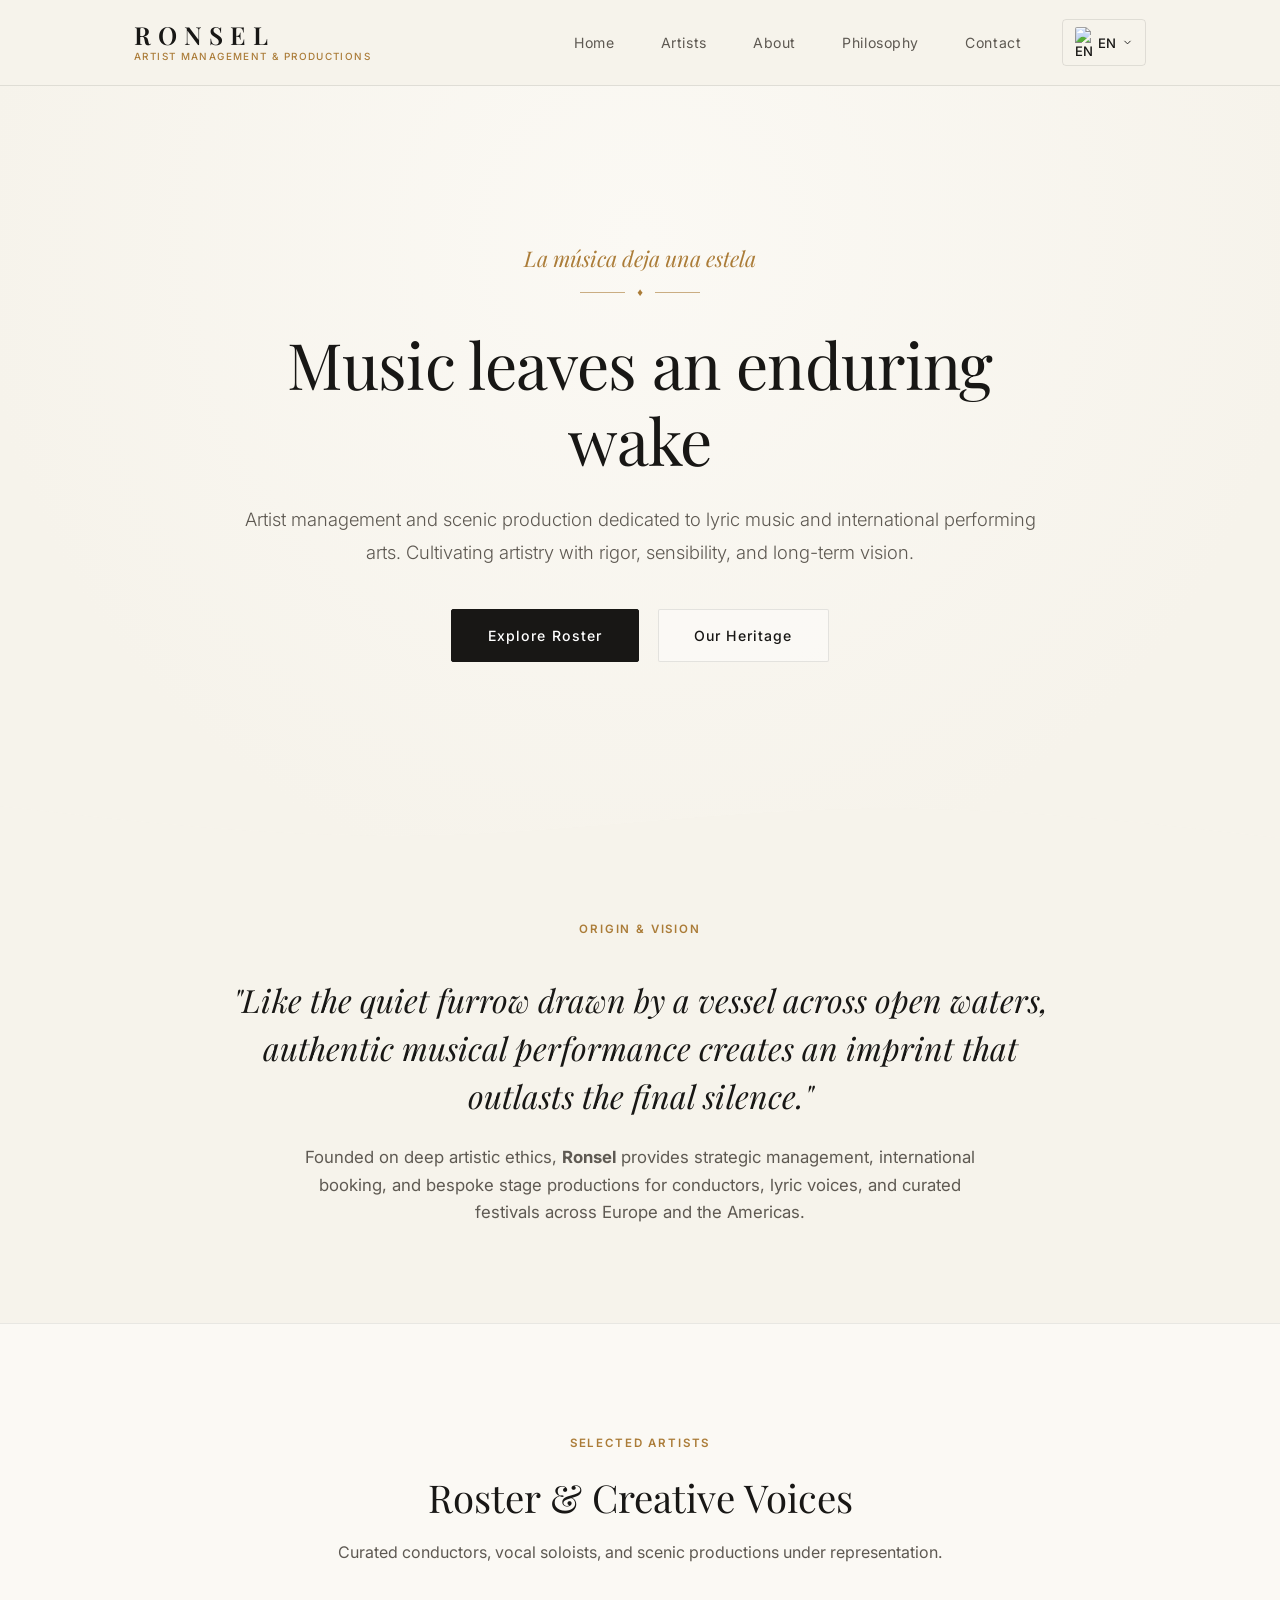
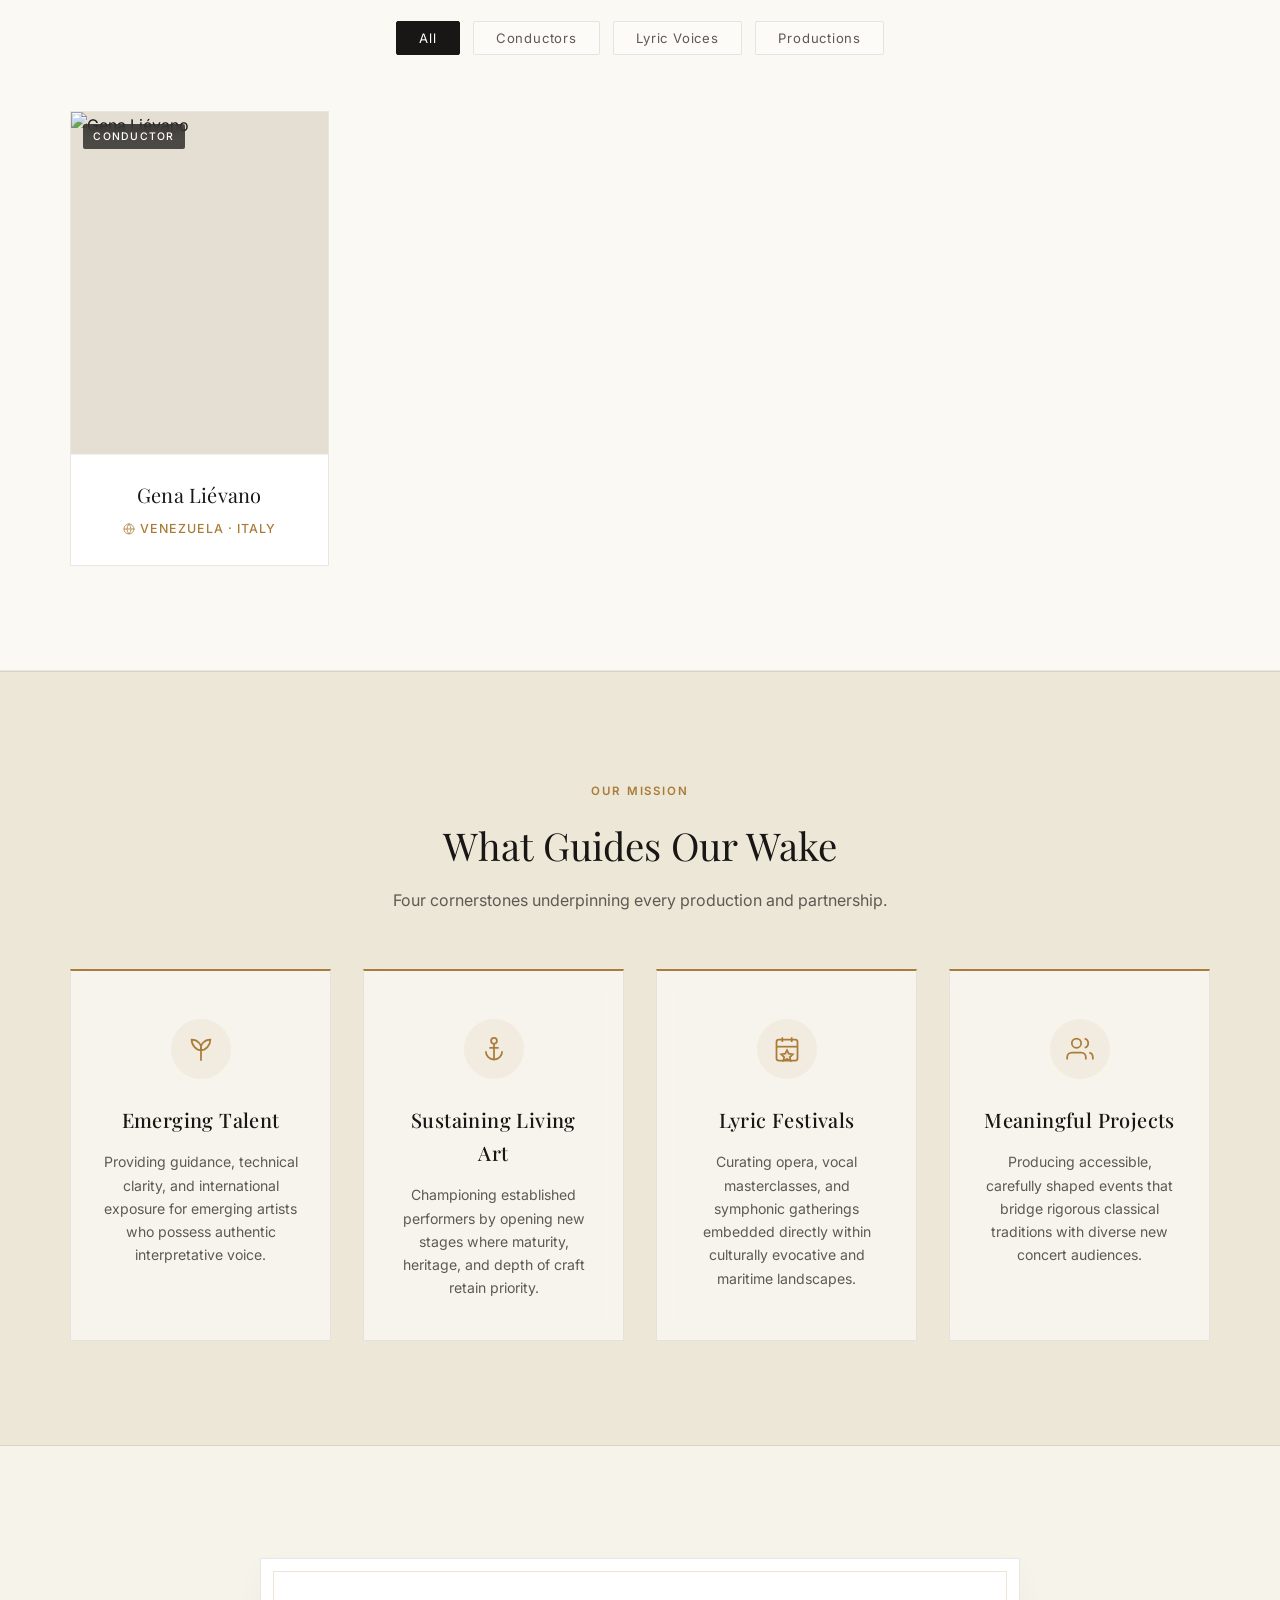
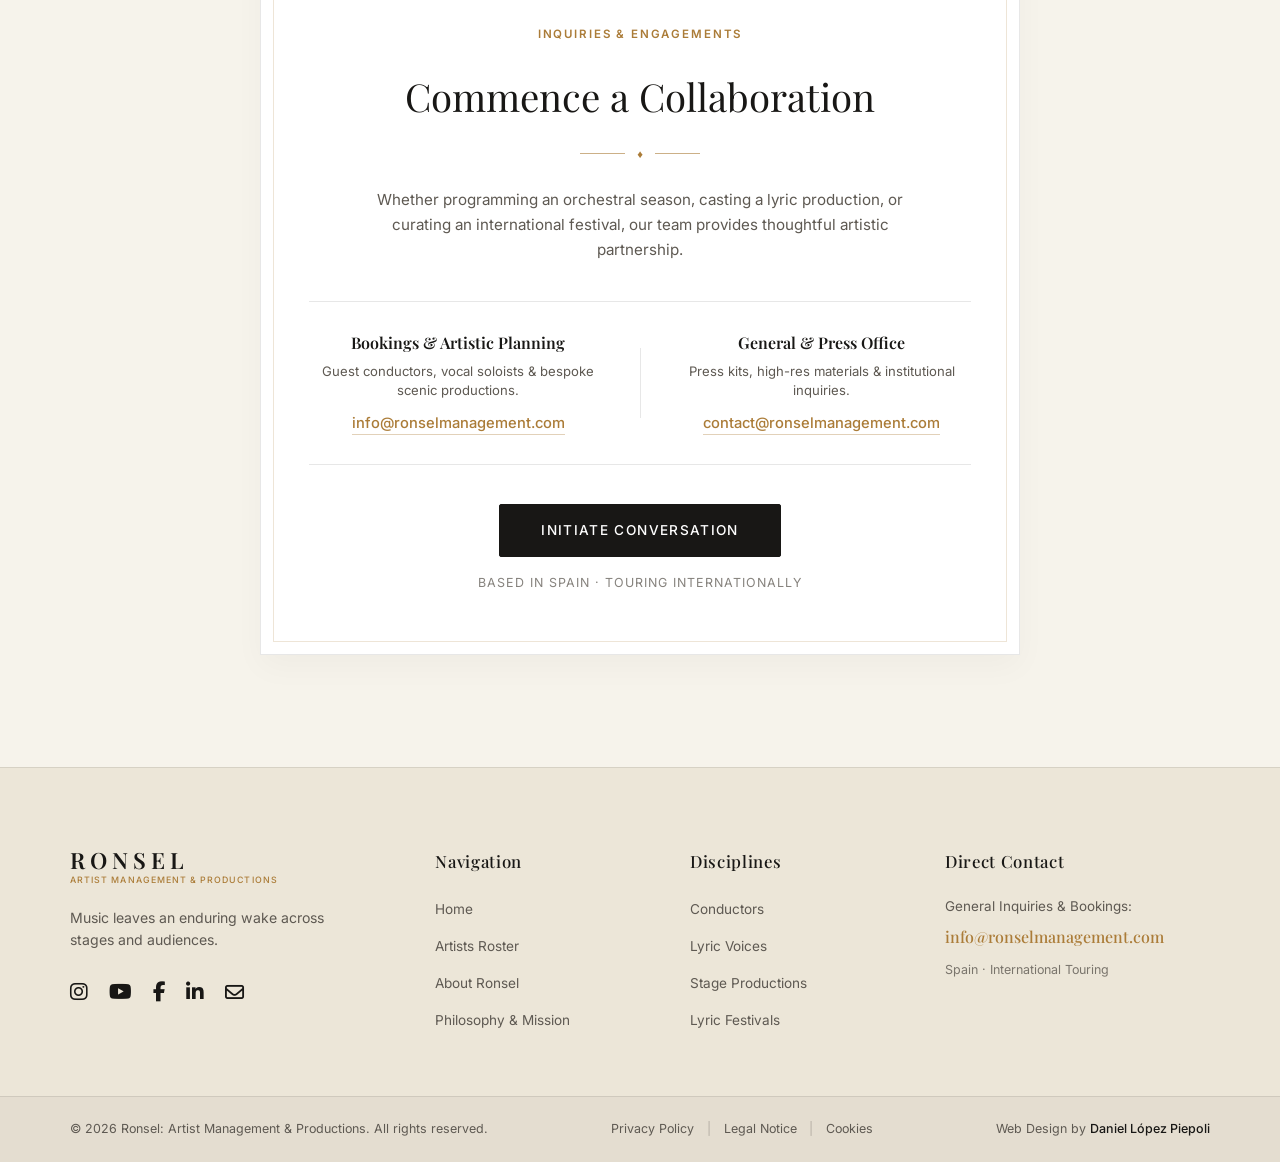
==== commit 57e241a3: "feat(ui): refine contact CTA, pillars styling, roster shuffling, and script modularity" ====
--- a/index.html
+++ b/index.html
@@ -141,26 +141,32 @@
     </div>
   </section>
 
-  <!-- Roster de Artistas con Filtros Interactivos -->
-  <section id="roster" class="section section-catalog">
+  <!-- =========================================
+       SECCIÓN CATÁLOGO / ROSTER
+       ========================================= -->
+  <section id="roster" class="section">
     <div class="container">
+      
+      <!-- Encabezado de la Sección -->
       <div class="section-header">
-        <span class="badge">Represented Talents</span>
-        <h2>The Roster</h2>
-        <p>A selective family of conductors, lyric vocalists, and musical innovators.</p>
-      </div>
-
-      <!-- Filtros interactivos -->
+        <span class="badge">Selected Artists</span>
+        <h2>Roster & Creative Voices</h2>
+        <p>Curated conductors, vocal soloists, and scenic productions under representation.</p>
+      </div>
+
+      <!-- Filtros por Disciplina -->
       <div class="filter-controls">
         <button class="filter-btn active" data-filter="all">All</button>
-        <button class="filter-btn" data-filter="Conductor">Conductors</button>
-        <button class="filter-btn" data-filter="Lyric">Lyric Voices</button>
-        <button class="filter-btn" data-filter="Ensemble">Ensembles & Stage</button>
-      </div>
-      
-      <div id="featured-artists" class="artists-grid">
-        <!-- Renderizado dinámicamente vía main.js -->
-      </div>
+        <button class="filter-btn" data-filter="conductor">Conductors</button>
+        <button class="filter-btn" data-filter="voice">Lyric Voices</button>
+        <button class="filter-btn" data-filter="production">Productions</button>
+      </div>
+
+      <!-- Contenedor dinámico (donde el JS inyecta las tarjetas aleatorias) -->
+      <div class="artists-grid" id="featured-artists">
+        <!-- El JS genera aquí adentro las miniaturas, nombres y orígenes -->
+      </div>
+
     </div>
   </section>
 
@@ -231,14 +237,52 @@
     </div>
   </section>
 
-  <!-- Contacto / Booking -->
-  <section id="contact" class="section">
+  <!-- =========================================
+       SECCIÓN CONTACTO / INQUIRIES & ENGAGEMENTS
+       ========================================= -->
+  <section id="contact" class="section contact-section">
     <div class="container">
-      <div class="contact-box">
-        <span class="badge">Inquiries & Engagements</span>
-        <h2>Commence a Collaboration</h2>
-        <p>For guest conductor bookings, vocal soloists, or festival co-productions:</p>
-        <a href="mailto:info@ronselmanagement.com" class="contact-email">info@ronselmanagement.com</a>
+      <div class="contact-card">
+        
+        <!-- Encabezado con ornamento -->
+        <div class="contact-header">
+          <span class="badge">Inquiries & Engagements</span>
+          <h2>Commence a Collaboration</h2>
+          <div class="motto-divider contact-divider"><span>♦</span></div>
+          <p class="contact-subtitle">
+            Whether programming an orchestral season, casting a lyric production, or curating an international festival, our team provides thoughtful artistic partnership.
+          </p>
+        </div>
+
+        <!-- Canales de contacto diferenciados -->
+        <div class="contact-channels">
+          <div class="channel-item">
+            <span class="channel-label">Bookings & Artistic Planning</span>
+            <p class="channel-desc">Guest conductors, vocal soloists & bespoke scenic productions.</p>
+            <a href="mailto:info@ronselmanagement.com?subject=Booking%20Inquiry" class="channel-link">
+              info@ronselmanagement.com
+            </a>
+          </div>
+
+          <div class="channel-divider"></div>
+
+          <div class="channel-item">
+            <span class="channel-label">General & Press Office</span>
+            <p class="channel-desc">Press kits, high-res materials & institutional inquiries.</p>
+            <a href="mailto:info@ronselmanagement.com?subject=General%20Inquiry" class="channel-link">
+              contact@ronselmanagement.com
+            </a>
+          </div>
+        </div>
+
+        <!-- Acción directa -->
+        <div class="contact-footer-cta">
+          <a href="mailto:info@ronselmanagement.com" class="btn btn-primary contact-btn">
+            Initiate Conversation
+          </a>
+          <span class="contact-location-tag">Based in Spain · Touring Internationally</span>
+        </div>
+
       </div>
     </div>
   </section>
--- a/css/styles.css
+++ b/css/styles.css
@@ -604,22 +604,31 @@
    6. SECCIÓN CATÁLOGO / ROSTER
    ========================================================================== */
 
-/* 6.1 Roster / Controles de filtrado interactivo */
+/* Fondo diferenciado para crear un corte claro con la sección de arriba */
+#roster {
+  background-color: #fbf9f4; /* Tono lino/marfil luminoso, distinto del beige y del fondo general */
+  border-top: 1px solid rgba(24, 23, 21, 0.08);
+  border-bottom: 1px solid rgba(24, 23, 21, 0.08);
+  padding: 6.5rem 0;
+  position: relative;
+}
+
+/* 6.1 Controles de filtro */
 .filter-controls {
   display: flex;
   justify-content: center;
   gap: 0.8rem;
-  margin-bottom: 3rem;
+  margin-bottom: 3.5rem;
   flex-wrap: wrap;
 }
 
 .filter-btn {
-  background: transparent;
+  background: rgba(255, 255, 255, 0.4);
   border: 1px solid var(--border);
-  padding: 0.5rem 1.2rem;
+  padding: 0.5rem 1.4rem;
   font-family: var(--font-sans);
   font-size: 0.82rem;
-  letter-spacing: 0.05em;
+  letter-spacing: 0.06em;
   color: var(--text-muted);
   cursor: pointer;
   border-radius: 2px;
@@ -633,13 +642,14 @@
   border-color: var(--text-main);
 }
 
-/* 6.2 Roster / Grid de artistas y tarjetas */
+/* 6.2 Grid de tarjetas con formato retrato */
 .artists-grid {
   display: grid;
-  grid-template-columns: repeat(auto-fit, minmax(280px, 1fr));
-  gap: 2.5rem;
-}
-
+  grid-template-columns: repeat(auto-fill, minmax(240px, 1fr));
+  gap: 2.2rem;
+}
+
+/* Tarjeta de Artista elegante y compacta */
 .artist-card {
   background: var(--bg-card);
   border: 1px solid var(--border);
@@ -648,18 +658,22 @@
   transition: var(--transition);
   display: flex;
   flex-direction: column;
+  position: relative;
+  overflow: hidden;
 }
 
 .artist-card:hover {
   transform: translateY(-6px);
-  box-shadow: 0 16px 32px rgba(24, 23, 21, 0.07);
-  border-color: var(--border-active);
-}
-
+  box-shadow: 0 16px 32px rgba(24, 23, 21, 0.08);
+  border-color: var(--accent-gold);
+}
+
+/* Proporción de retrato fotográfico clásico */
 .artist-img-wrapper {
-  aspect-ratio: 4 / 5;
+  aspect-ratio: 3 / 4;
   width: 100%;
   overflow: hidden;
+  position: relative;
   background: #e4ded3;
 }
 
@@ -667,122 +681,292 @@
   width: 100%;
   height: 100%;
   object-fit: cover;
-  transition: transform 0.7s cubic-bezier(0.16, 1, 0.3, 1);
+  transition: transform 0.7s cubic-bezier(0.16, 1, 0.3, 1), filter 0.5s ease;
+  filter: grayscale(15%);
 }
 
 .artist-card:hover .artist-img-wrapper img {
-  transform: scale(1.04);
-}
-
+  transform: scale(1.05);
+  filter: grayscale(0%);
+}
+
+/* Etiqueta flotante sutil de disciplina sobre la imagen */
+.artist-badge-discipline {
+  position: absolute;
+  top: 12px;
+  left: 12px;
+  background: rgba(24, 23, 21, 0.75);
+  backdrop-filter: blur(4px);
+  color: #fff;
+  font-size: 0.65rem;
+  letter-spacing: 0.12em;
+  text-transform: uppercase;
+  padding: 0.25rem 0.65rem;
+  border-radius: 2px;
+  font-weight: 500;
+}
+
+/* Bloque inferior: Nombre y Origen */
 .artist-info {
-  padding: 2rem 1.8rem;
+  padding: 1.4rem 1.2rem;
   text-align: center;
-}
-
-.artist-discipline {
-  font-size: 0.72rem;
-  letter-spacing: 0.14em;
-  text-transform: uppercase;
-  color: var(--accent-gold);
-  font-weight: 600;
-  margin-bottom: 0.4rem;
+  background: var(--bg-card);
+  border-top: 1px solid rgba(24, 23, 21, 0.05);
 }
 
 .artist-name {
   font-family: var(--font-serif);
-  font-size: 1.45rem;
-  margin-bottom: 0.8rem;
+  font-size: 1.25rem;
   font-weight: 400;
-}
-
-.artist-summary {
-  font-size: 0.88rem;
-  color: var(--text-muted);
-  line-height: 1.6;
+  color: var(--text-main);
+  margin-bottom: 0.35rem;
+  letter-spacing: 0.01em;
+}
+
+.artist-origin {
+  font-size: 0.78rem;
+  color: var(--accent-gold);
+  letter-spacing: 0.08em;
+  text-transform: uppercase;
+  display: inline-flex;
+  align-items: center;
+  gap: 5px;
+  font-weight: 500;
+}
+
+.artist-origin svg {
+  opacity: 0.8;
 }
 
 
 /* ==========================================================================
    7. SECCIÓN FILOSOFÍA / 4 PILARES
    ========================================================================== */
+
+/* Fondo de sección ligeramente más contrastado para crear ritmo visual */
+.section-dark {
+  background-color: #ede7d8; /* Tono arena cálido un matiz más profundo */
+  border-top: 1px solid var(--border);
+  border-bottom: 1px solid var(--border);
+}
+
 .pillars-grid {
   display: grid;
-  grid-template-columns: repeat(auto-fit, minmax(230px, 1fr));
+  grid-template-columns: repeat(auto-fit, minmax(240px, 1fr));
   gap: 2rem;
 }
 
+/* Tarjeta integrada: adiós al blanco chillón tipo 'sticker' */
 .pillar-card {
+  background: rgba(255, 255, 255, 0.55); /* Traslúcido elegante */
+  backdrop-filter: blur(8px);
+  border: 1px solid rgba(24, 23, 21, 0.08);
+  border-top: 2px solid var(--accent-gold); /* Detalle de acento superior */
+  padding: 3rem 2rem 2.5rem 2rem;
+  text-align: center;
+  position: relative;
+  overflow: hidden;
+  transition: transform 0.35s ease, background-color 0.35s ease, box-shadow 0.35s ease;
+}
+
+/* Hover refinado: cobra cuerpo suavemente */
+.pillar-card:hover {
+  transform: translateY(-4px);
+  background: #ffffff;
+  border-color: rgba(171, 124, 56, 0.35);
+  border-top-color: var(--accent-gold);
+  box-shadow: 0 14px 28px rgba(24, 23, 21, 0.05);
+}
+
+/* Círculo sutil detrás de cada icono */
+.pillar-icon {
+  width: 60px;
+  height: 60px;
+  margin: 0 auto 1.5rem auto;
+  display: flex;
+  align-items: center;
+  justify-content: center;
+  border-radius: 50%;
+  background: rgba(171, 124, 56, 0.08);
+  color: var(--accent-gold);
+  transition: background-color 0.3s ease, transform 0.3s ease;
+}
+
+.pillar-card:hover .pillar-icon {
+  background: rgba(171, 124, 56, 0.16);
+  transform: scale(1.05);
+}
+
+.pillar-icon svg {
+  width: 28px;
+  height: 28px;
+  display: block;
+}
+
+/* Tipografía de los pilares */
+.pillar-card h3 {
+  font-family: var(--font-serif);
+  font-size: 1.25rem;
+  font-weight: 500;
+  color: var(--text-main);
+  margin-bottom: 0.9rem;
+  letter-spacing: 0.02em;
+}
+
+.pillar-card p {
+  font-size: 0.88rem;
+  color: var(--text-muted);
+  line-height: 1.65;
+}
+
+
+/* ==========================================================================
+   8. SECCIÓN CONTACTO / INQUIRIES & COLLABORATIONS
+   ========================================================================== */
+
+.contact-section {
+  padding: 7rem 0;
+  background-color: var(--bg-color);
+}
+
+/* Tarjeta principal con borde doble sutil y textura */
+.contact-card {
   background: var(--bg-card);
   border: 1px solid var(--border);
-  padding: 2.8rem 2rem;
+  padding: 3.8rem 3rem;
+  max-width: 760px; /* Más contenido, menos espacio vacío */
+  margin: 0 auto;
   text-align: center;
-  transition: var(--transition);
-}
-
-.pillar-card:hover {
-  transform: translateY(-4px);
-  border-color: var(--accent-gold);
-  box-shadow: 0 10px 24px rgba(0, 0, 0, 0.04);
-}
-
-.pillar-icon {
-  color: var(--accent-gold);
-  margin-bottom: 1.4rem;
-  display: flex;
-  justify-content: center;
-}
-
-.pillar-card h3 {
+  position: relative;
+  box-shadow: 0 12px 30px rgba(24, 23, 21, 0.03);
+}
+
+/* Marco interior decorativo elegante */
+.contact-card::before {
+  content: "";
+  position: absolute;
+  top: 12px;
+  left: 12px;
+  right: 12px;
+  bottom: 12px;
+  border: 1px solid rgba(171, 124, 56, 0.2);
+  pointer-events: none;
+}
+
+.contact-header h2 {
   font-family: var(--font-serif);
-  font-size: 1.15rem;
-  margin-bottom: 0.8rem;
-  letter-spacing: 0.04em;
-}
-
-.pillar-card p {
-  font-size: 0.88rem;
-  color: var(--text-muted);
+  font-size: clamp(2rem, 3vw, 2.5rem);
+  font-weight: 400;
+  color: var(--text-main);
+  margin: 0.5rem 0;
+}
+
+.contact-divider {
+  margin: 1rem auto 1.5rem auto;
+}
+
+.contact-subtitle {
+  color: var(--text-muted);
+  max-width: 540px;
+  margin: 0 auto 2.4rem auto;
+  font-size: 0.95rem;
   line-height: 1.65;
 }
 
-
-/* ==========================================================================
-   8. SECCIÓN CONTACTO / INQUIRIES
-   ========================================================================== */
-.contact-box {
-  background: var(--bg-card);
-  border: 1px solid var(--border);
-  padding: 5rem 2rem;
+/* Columnas de los canales */
+.contact-channels {
+  display: grid;
+  grid-template-columns: 1fr auto 1fr;
+  align-items: center;
+  gap: 2rem;
+  padding: 1.8rem 0;
+  border-top: 1px solid var(--border);
+  border-bottom: 1px solid var(--border);
+  margin-bottom: 2.4rem;
+}
+
+.channel-item {
   text-align: center;
-  max-width: 820px;
-  margin: 0 auto;
-}
-
-.contact-box h2 {
+}
+
+.channel-label {
+  display: block;
   font-family: var(--font-serif);
-  font-size: 2.3rem;
-  margin-bottom: 0.8rem;
-  font-weight: 400;
-}
-
-.contact-box p {
-  color: var(--text-muted);
-  margin-bottom: 2rem;
-}
-
-.contact-email {
-  font-family: var(--font-serif);
-  font-size: 1.35rem;
+  font-size: 1rem;
+  font-weight: 600;
+  color: var(--text-main);
+  margin-bottom: 0.3rem;
+}
+
+.channel-desc {
+  font-size: 0.82rem;
+  color: var(--text-muted);
+  margin-bottom: 0.6rem;
+  line-height: 1.45;
+}
+
+.channel-link {
+  font-family: var(--font-sans);
+  font-size: 0.92rem;
+  font-weight: 500;
   color: var(--accent-gold);
   text-decoration: none;
-  border-bottom: 1px solid var(--accent-gold);
-  padding-bottom: 3px;
+  border-bottom: 1px solid rgba(171, 124, 56, 0.35);
+  padding-bottom: 2px;
   transition: var(--transition);
 }
 
-.contact-email:hover {
+.channel-link:hover {
   color: var(--accent-gold-hover);
   border-color: var(--accent-gold-hover);
+}
+
+/* Divisor vertical entre columnas */
+.channel-divider {
+  width: 1px;
+  height: 70px;
+  background-color: var(--border);
+}
+
+/* Pie de la tarjeta */
+.contact-footer-cta {
+  display: flex;
+  flex-direction: column;
+  align-items: center;
+  gap: 1rem;
+}
+
+.contact-btn {
+  padding: 0.9rem 2.6rem;
+  letter-spacing: 0.1em;
+  font-size: 0.85rem;
+  text-transform: uppercase;
+}
+
+.contact-location-tag {
+  font-size: 0.78rem;
+  letter-spacing: 0.08em;
+  text-transform: uppercase;
+  color: var(--text-muted);
+  opacity: 0.75;
+}
+
+/* Adaptación móvil */
+@media (max-width: 768px) {
+  .contact-card {
+    padding: 3rem 1.5rem;
+  }
+
+  .contact-channels {
+    grid-template-columns: 1fr;
+    gap: 2rem;
+  }
+
+  .channel-divider {
+    width: 60px;
+    height: 1px;
+    margin: 0 auto;
+  }
 }
 
 
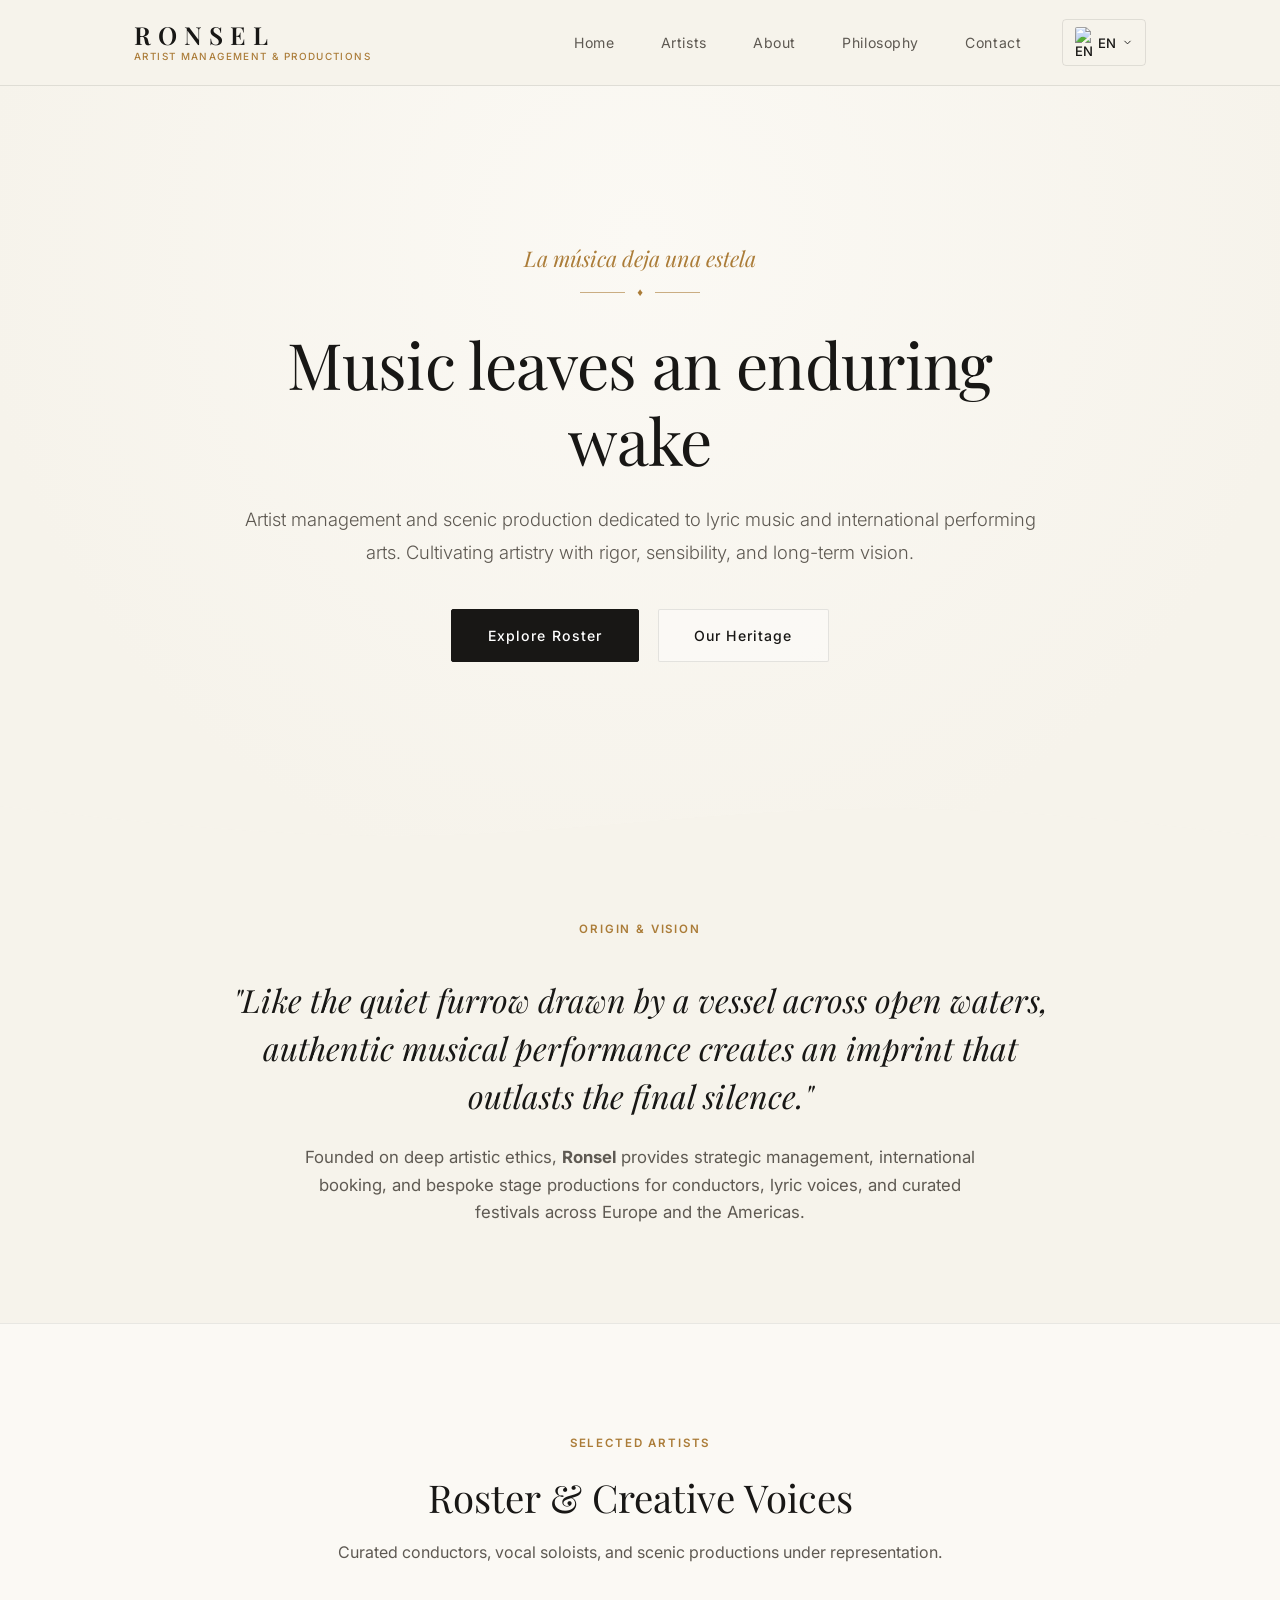
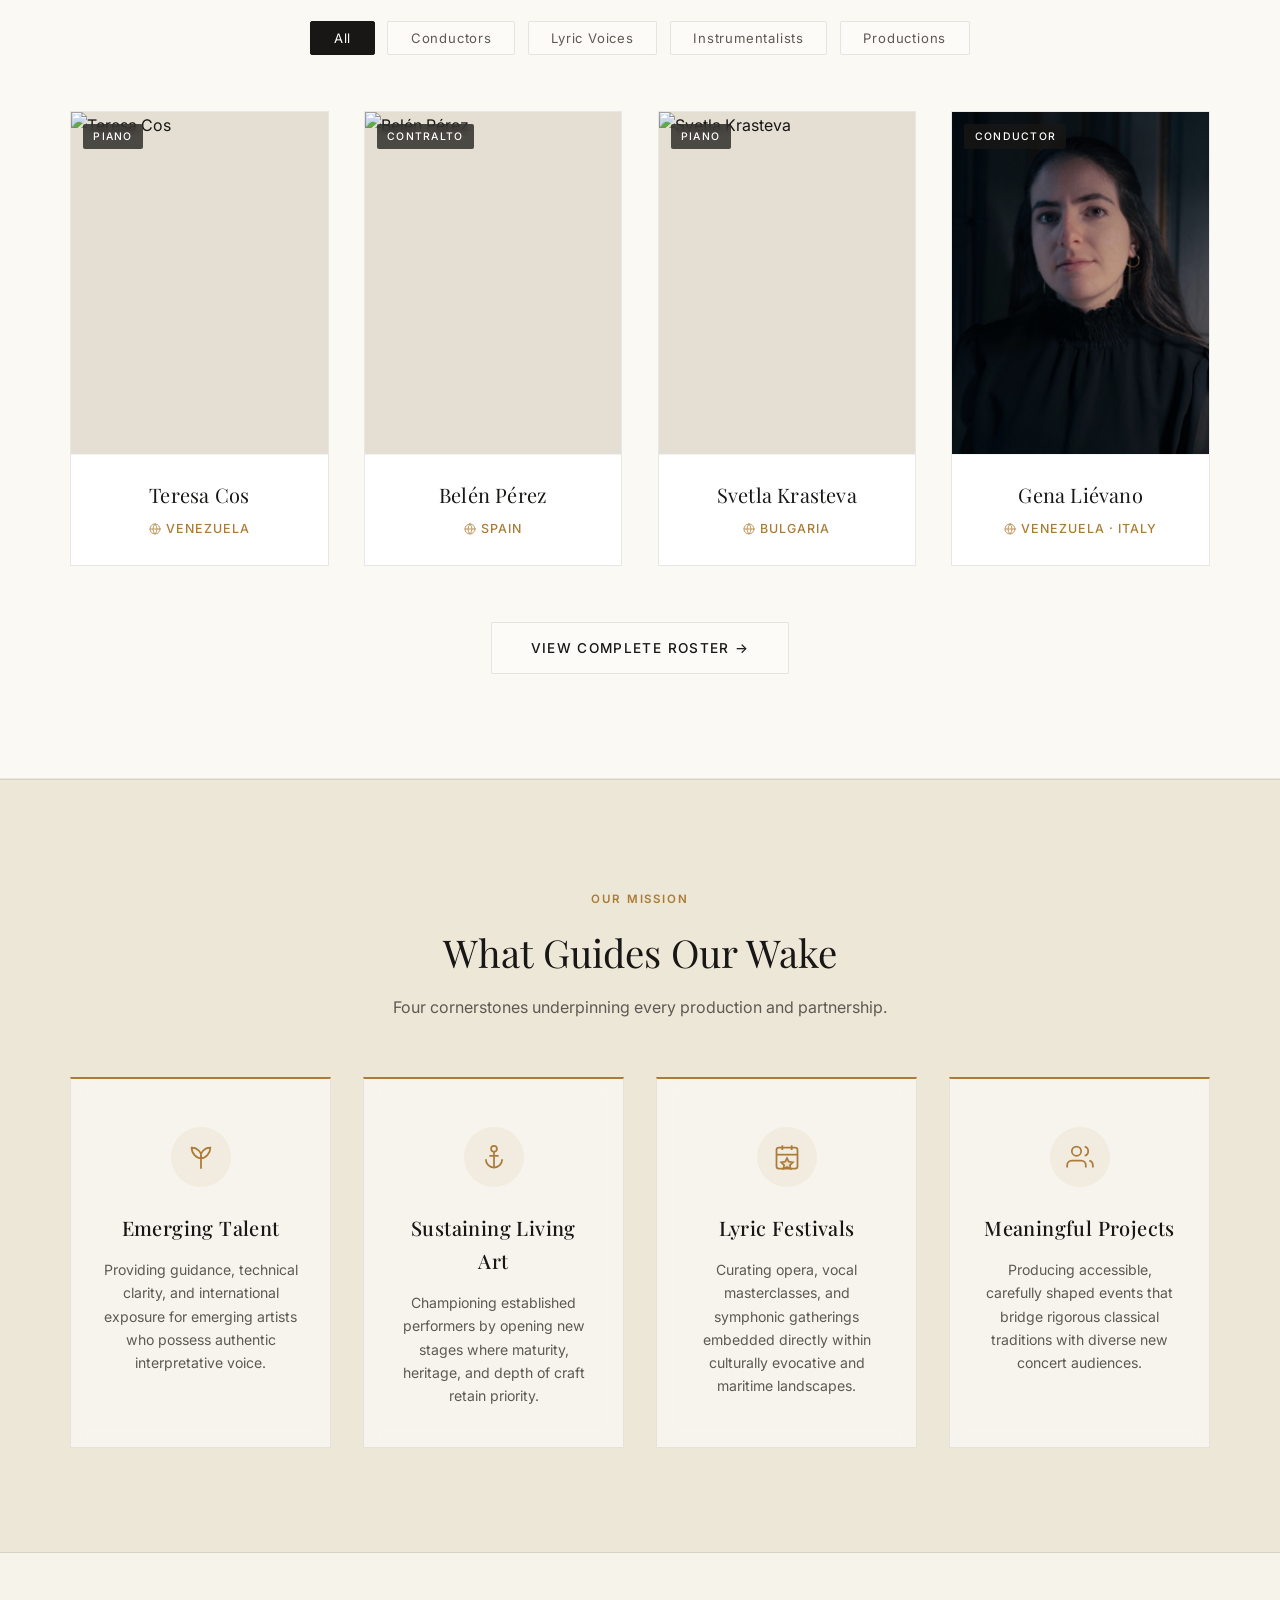
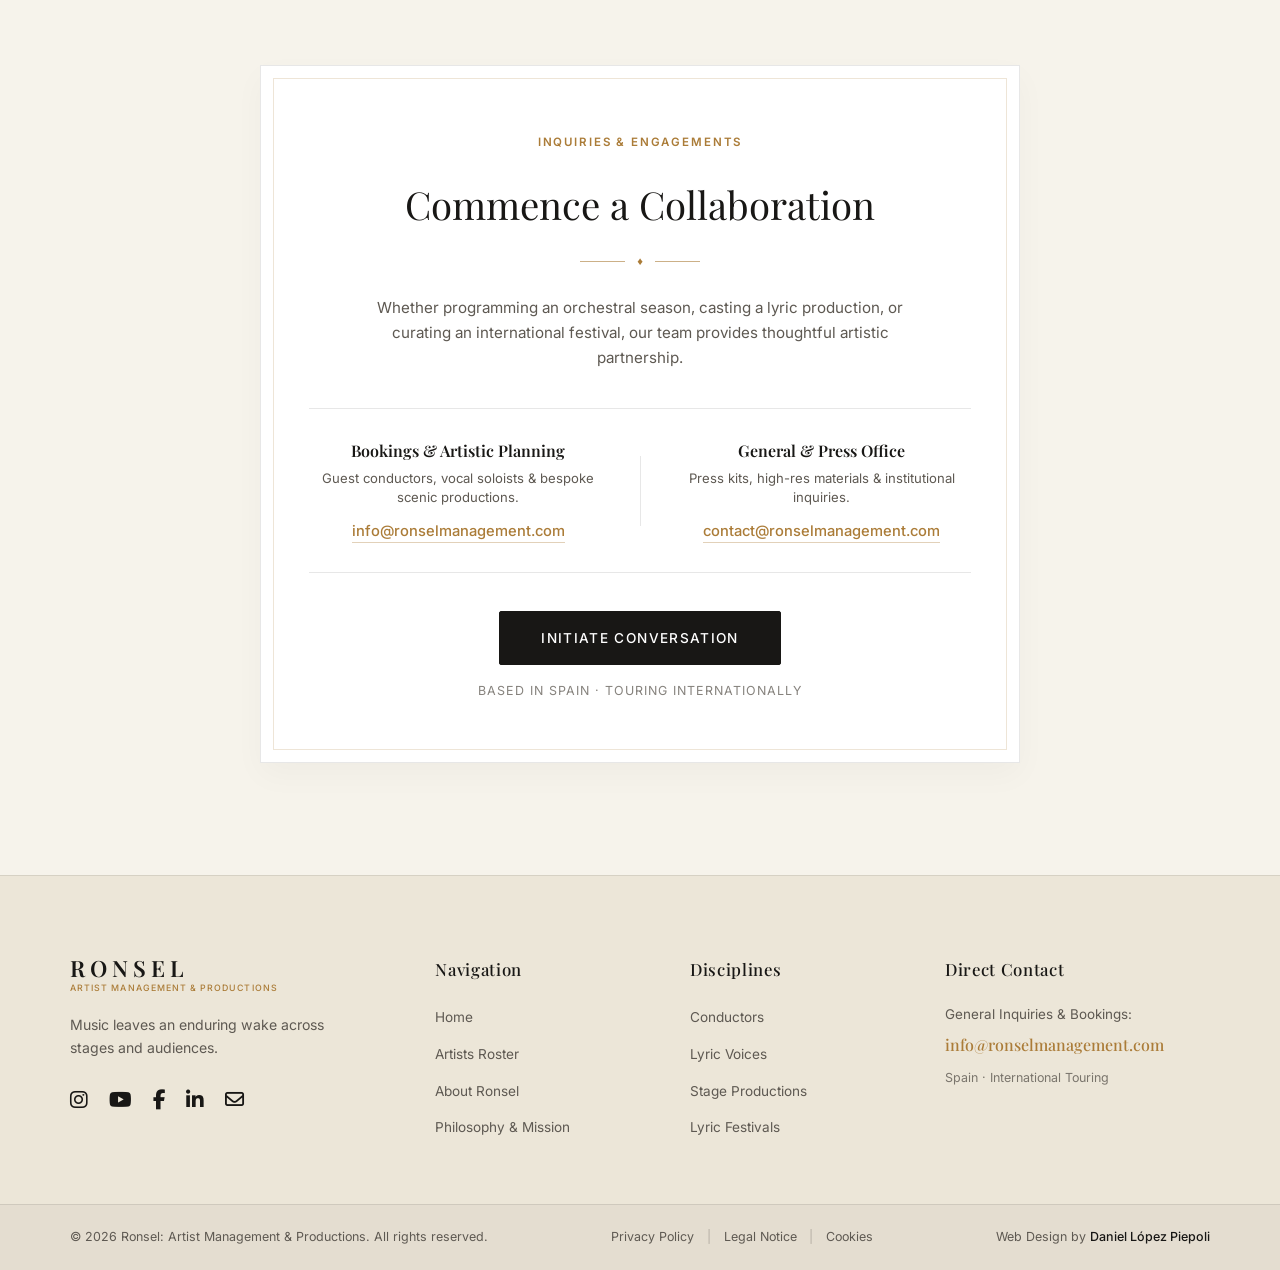
==== commit 7b173fab: "feat(media): implement image/video lightboxes with captions, orchestra filters, and dedicated roster" ====
--- a/index.html
+++ b/index.html
@@ -159,12 +159,20 @@
         <button class="filter-btn active" data-filter="all">All</button>
         <button class="filter-btn" data-filter="conductor">Conductors</button>
         <button class="filter-btn" data-filter="voice">Lyric Voices</button>
+        <button class="filter-btn" data-filter="instrument">Instrumentalists</button>
         <button class="filter-btn" data-filter="production">Productions</button>
       </div>
 
-      <!-- Contenedor dinámico (donde el JS inyecta las tarjetas aleatorias) -->
+      <!-- Contenedor dinámico (donde el JS inyecta las 4 tarjetas aleatorias) -->
       <div class="artists-grid" id="featured-artists">
         <!-- El JS genera aquí adentro las miniaturas, nombres y orígenes -->
+      </div>
+
+      <!-- Botón para ver el catálogo completo -->
+      <div class="roster-view-all">
+        <a href="roster.html" class="btn btn-secondary">
+          View Complete Roster &rarr;
+        </a>
       </div>
 
     </div>
--- a/css/styles.css
+++ b/css/styles.css
@@ -738,6 +738,18 @@
   opacity: 0.8;
 }
 
+.roster-view-all {
+  margin-top: 3.5rem;
+  text-align: center;
+}
+
+.roster-view-all .btn {
+  padding: 0.85rem 2.4rem;
+  font-size: 0.85rem;
+  letter-spacing: 0.1em;
+  text-transform: uppercase;
+}
+
 
 /* ==========================================================================
    7. SECCIÓN FILOSOFÍA / 4 PILARES
@@ -1191,4 +1203,389 @@
     text-align: center;
     gap: 0.8rem;
   }
+}
+
+
+/* ==========================================================================
+   PLANTILLA ARTISTA / ARTIST DETAIL
+   ========================================================================== */
+.artist-detail-container {
+  padding: 4rem 0 6rem 0;
+  min-height: 80vh;
+}
+
+.artist-breadcrumb {
+  margin-bottom: 2.5rem;
+}
+
+.artist-breadcrumb a {
+  color: var(--text-muted);
+  text-decoration: none;
+  font-size: 0.85rem;
+  letter-spacing: 0.05em;
+  transition: var(--transition);
+}
+
+.artist-breadcrumb a:hover {
+  color: var(--accent-gold);
+}
+
+.artist-hero-layout {
+  display: grid;
+  grid-template-columns: 380px 1fr;
+  gap: 4rem;
+  align-items: start;
+  margin-bottom: 5rem;
+}
+
+.artist-portrait-wrapper {
+  aspect-ratio: 3 / 4;
+  width: 100%;
+  overflow: hidden;
+  border: 1px solid var(--border);
+  background: #e4ded3;
+  box-shadow: 0 16px 36px rgba(24, 23, 21, 0.06);
+}
+
+.artist-portrait-wrapper img {
+  width: 100%;
+  height: 100%;
+  object-fit: cover;
+}
+
+.artist-header-col h1 {
+  font-family: var(--font-serif);
+  font-size: clamp(2.2rem, 4vw, 3.2rem);
+  font-weight: 400;
+  margin: 0.4rem 0 0.2rem 0;
+  color: var(--text-main);
+}
+
+.artist-header-origin {
+  font-size: 0.85rem;
+  text-transform: uppercase;
+  letter-spacing: 0.12em;
+  color: var(--accent-gold);
+  font-weight: 500;
+  margin-bottom: 2rem;
+}
+
+.artist-bio-text {
+  font-size: 1.05rem;
+  line-height: 1.8;
+  color: var(--text-muted);
+  margin-bottom: 2.5rem;
+}
+
+.artist-inquiry-box {
+  padding-top: 1.5rem;
+  border-top: 1px solid var(--border);
+}
+
+/* Galería de Videos */
+.artist-media-section,
+.artist-gallery-section {
+  padding: 4rem 0;
+  border-top: 1px solid var(--border);
+}
+
+.videos-grid {
+  display: grid;
+  grid-template-columns: repeat(auto-fit, minmax(320px, 1fr));
+  gap: 2rem;
+}
+
+.video-wrapper {
+  position: relative;
+  padding-bottom: 56.25%; /* 16:9 */
+  height: 0;
+  overflow: hidden;
+  border: 1px solid var(--border);
+  background: #000;
+}
+
+.video-wrapper iframe {
+  position: absolute;
+  top: 0;
+  left: 0;
+  width: 100%;
+  height: 100%;
+}
+
+/* Galería de fotos */
+.gallery-grid {
+  display: grid;
+  grid-template-columns: repeat(auto-fill, minmax(280px, 1fr));
+  gap: 1.5rem;
+}
+
+.gallery-item {
+  aspect-ratio: 4 / 3;
+  overflow: hidden;
+  border: 1px solid var(--border);
+}
+
+.gallery-item img {
+  width: 100%;
+  height: 100%;
+  object-fit: cover;
+  transition: transform 0.5s ease;
+}
+
+.gallery-item img:hover {
+  transform: scale(1.04);
+}
+
+@media (max-width: 860px) {
+  .artist-hero-layout {
+    grid-template-columns: 1fr;
+    gap: 2.5rem;
+  }
+
+  .artist-portrait-col {
+    max-width: 340px;
+    margin: 0 auto;
+  }
+}
+
+
+/* ==========================================================================
+   LIGHTBOX MODAL (VISOR DE IMÁGENES A PANTALLA COMPLETA)
+   ========================================================================== */
+.lightbox-modal {
+  position: fixed;
+  top: 0;
+  left: 0;
+  width: 100vw;
+  height: 100vh;
+  background-color: rgba(14, 13, 12, 0.92);
+  backdrop-filter: blur(8px);
+  -webkit-backdrop-filter: blur(8px);
+  display: flex;
+  align-items: center;
+  justify-content: center;
+  z-index: 2000;
+  opacity: 0;
+  visibility: hidden;
+  transition: opacity 0.35s ease, visibility 0.35s ease;
+  cursor: zoom-out; /* Indica que al hacer clic afuera se cerrará */
+}
+
+.lightbox-modal.active {
+  opacity: 1;
+  visibility: visible;
+}
+
+.lightbox-content {
+  position: relative;
+  max-width: 90vw;
+  max-height: 85vh;
+  display: flex;
+  justify-content: center;
+  align-items: center;
+  cursor: default; /* El puntero normal sobre la propia imagen */
+}
+
+.lightbox-content img {
+  max-width: 100%;
+  max-height: 85vh;
+  width: auto;
+  height: auto;
+  object-fit: contain;
+  box-shadow: 0 25px 60px rgba(0, 0, 0, 0.5);
+  border: 1px solid rgba(255, 255, 255, 0.1);
+  transform: scale(0.95);
+  transition: transform 0.35s cubic-bezier(0.16, 1, 0.3, 1);
+}
+
+.lightbox-modal.active .lightbox-content img {
+  transform: scale(1);
+}
+
+/* Botón de cierre superior */
+.lightbox-close {
+  position: absolute;
+  top: 24px;
+  right: 32px;
+  background: none;
+  border: none;
+  color: #fff;
+  font-size: 2.5rem;
+  font-weight: 300;
+  line-height: 1;
+  cursor: pointer;
+  opacity: 0.7;
+  transition: opacity 0.2s ease, transform 0.2s ease;
+  z-index: 2010;
+}
+
+.lightbox-close:hover {
+  opacity: 1;
+  transform: scale(1.1);
+}
+
+/* Indicador de cursor en las imágenes de la galería */
+.gallery-item {
+  cursor: zoom-in;
+}
+
+/* Botones de navegación (Flechas lateralizadas) */
+.lightbox-nav {
+  position: absolute;
+  top: 50%;
+  transform: translateY(-50%);
+  background: rgba(24, 23, 21, 0.45);
+  border: 1px solid rgba(255, 255, 255, 0.15);
+  color: #fff;
+  font-size: 1.8rem;
+  width: 52px;
+  height: 52px;
+  display: flex;
+  align-items: center;
+  justify-content: center;
+  cursor: pointer;
+  border-radius: 50%;
+  transition: background 0.25s ease, transform 0.25s ease, border-color 0.25s ease;
+  user-select: none;
+  z-index: 2010;
+}
+
+.lightbox-nav:hover {
+  background: rgba(24, 23, 21, 0.85);
+  border-color: var(--accent-gold);
+  transform: translateY(-50%) scale(1.08);
+}
+
+.lightbox-prev {
+  left: 30px;
+}
+
+.lightbox-next {
+  right: 30px;
+}
+
+@media (max-width: 768px) {
+  .lightbox-nav {
+    width: 42px;
+    height: 42px;
+    font-size: 1.3rem;
+  }
+  .lightbox-prev { left: 12px; }
+  .lightbox-next { right: 12px; }
+}
+
+/* ==========================================================================
+   TARJETAS Y MODAL DE VIDEO YOUTUBE
+   ========================================================================== */
+.video-card-thumb {
+  position: relative;
+  aspect-ratio: 16 / 9;
+  border: 1px solid var(--border);
+  overflow: hidden;
+  cursor: pointer;
+  background-color: #141312;
+}
+
+.video-card-thumb img {
+  width: 100%;
+  height: 100%;
+  object-fit: cover;
+  transition: transform 0.4s ease, opacity 0.4s ease;
+  opacity: 0.9;
+}
+
+.video-card-thumb:hover img {
+  transform: scale(1.05);
+  opacity: 1;
+}
+
+/* Botón Play central */
+.video-play-btn {
+  position: absolute;
+  top: 50%;
+  left: 50%;
+  transform: translate(-50%, -50%);
+  width: 58px;
+  height: 58px;
+  border-radius: 50%;
+  background: rgba(24, 23, 21, 0.75);
+  backdrop-filter: blur(4px);
+  border: 1px solid rgba(255, 255, 255, 0.3);
+  display: flex;
+  align-items: center;
+  justify-content: center;
+  color: var(--accent-gold);
+  font-size: 1.2rem;
+  transition: transform 0.3s ease, background 0.3s ease, border-color 0.3s ease;
+  pointer-events: none;
+}
+
+.video-card-thumb:hover .video-play-btn {
+  transform: translate(-50%, -50%) scale(1.12);
+  background: rgba(24, 23, 21, 0.95);
+  border-color: var(--accent-gold);
+}
+
+/* Contenedor del video en modal */
+.video-modal-content {
+  position: relative;
+  width: 90vw;
+  max-width: 960px;
+}
+
+.video-modal-iframe-wrapper {
+  position: relative;
+  padding-bottom: 56.25%; /* Ratio 16:9 */
+  height: 0;
+  overflow: hidden;
+  box-shadow: 0 25px 60px rgba(0, 0, 0, 0.7);
+  border: 1px solid rgba(255, 255, 255, 0.15);
+  background: #000;
+}
+
+.video-modal-iframe-wrapper iframe {
+  position: absolute;
+  top: 0;
+  left: 0;
+  width: 100%;
+  height: 100%;
+}
+
+/* Leyenda inferior para tarjetas de video */
+.video-card-info {
+  padding: 0.9rem 0 0.4rem 0;
+}
+
+.video-card-title {
+  font-family: var(--font-serif);
+  font-size: 1.05rem;
+  font-weight: 500;
+  line-height: 1.4;
+  color: var(--text-main);
+  margin-bottom: 0.25rem;
+}
+
+.video-card-ensemble {
+  font-size: 0.8rem;
+  text-transform: uppercase;
+  letter-spacing: 0.08em;
+  color: var(--accent-gold);
+  font-weight: 500;
+}
+
+/* Pie de foto en el Lightbox ampliado */
+.lightbox-content {
+  flex-direction: column;
+}
+
+.lightbox-caption {
+  margin-top: 1rem;
+  color: #dcd7cf;
+  font-size: 0.95rem;
+  font-family: var(--font-sans);
+  text-align: center;
+  max-width: 800px;
+  letter-spacing: 0.03em;
+  text-shadow: 0 2px 4px rgba(0, 0, 0, 0.6);
+  min-height: 1.4em;
 }
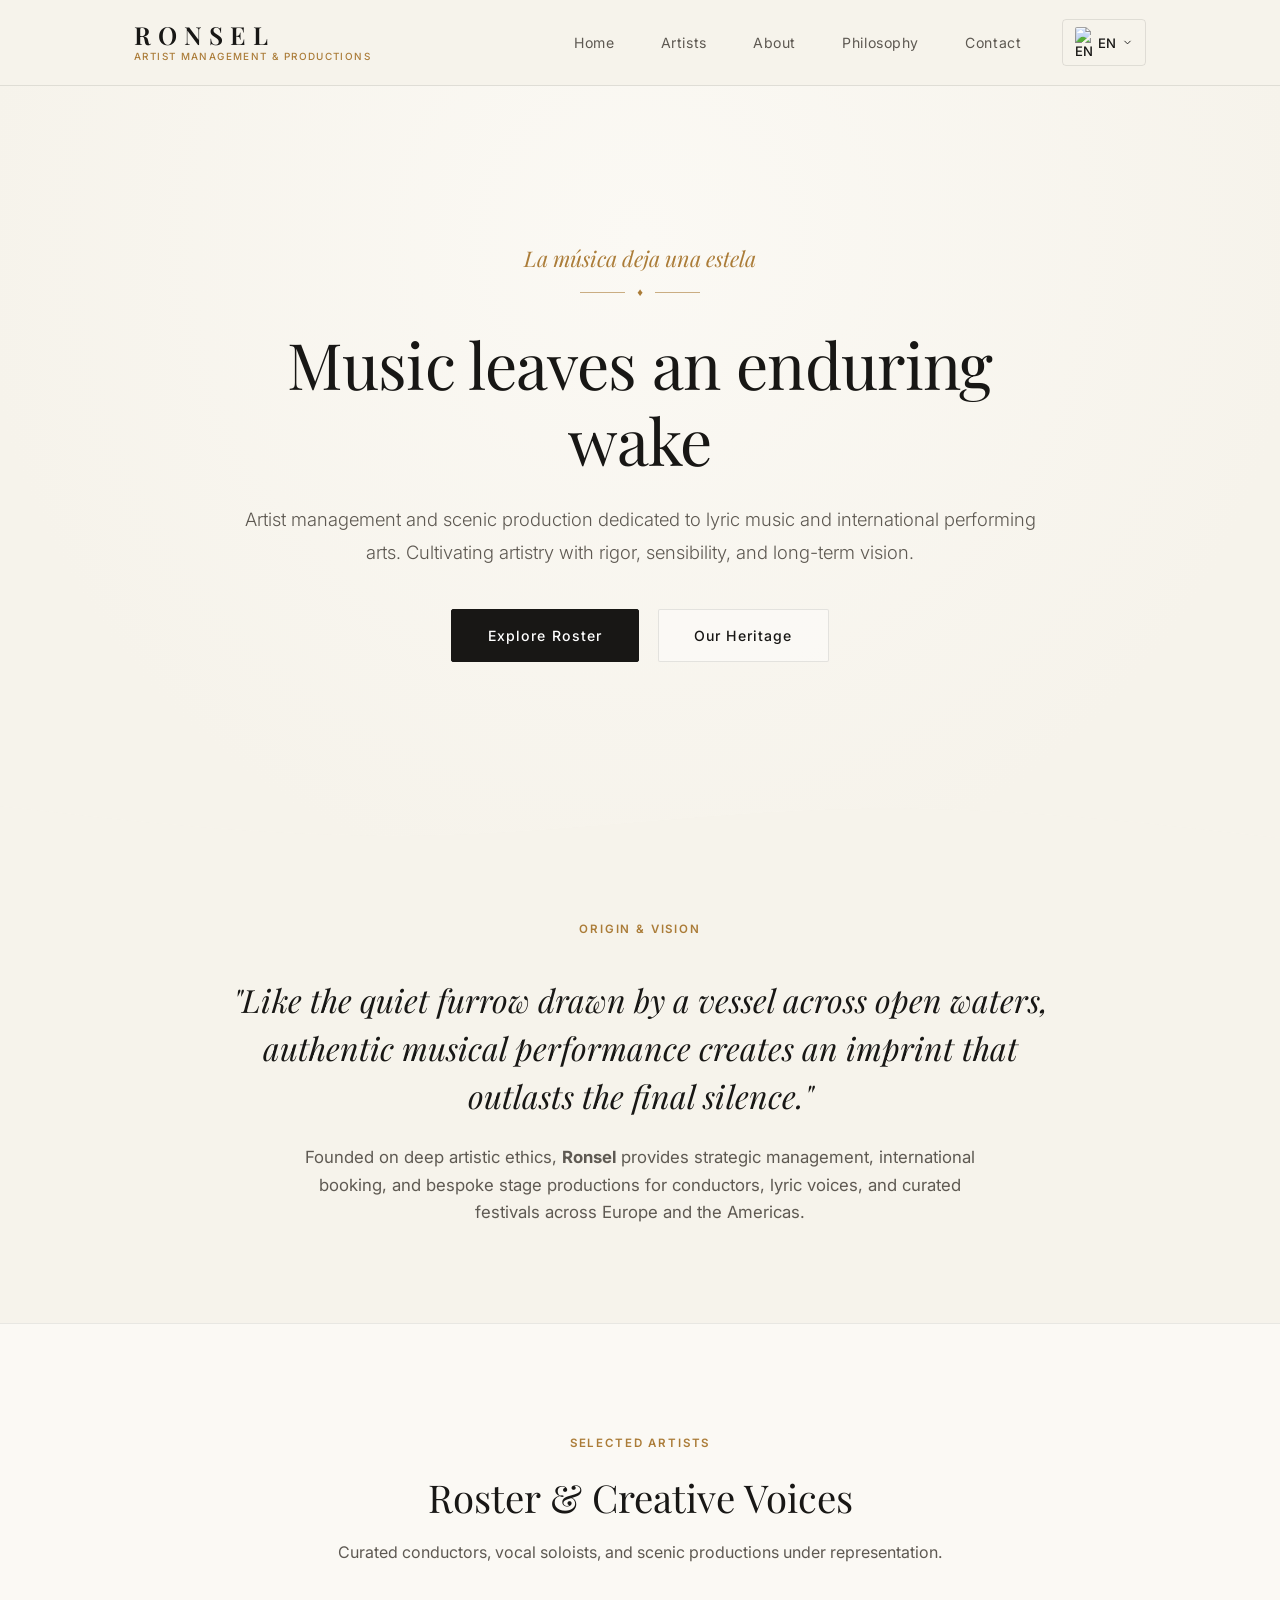
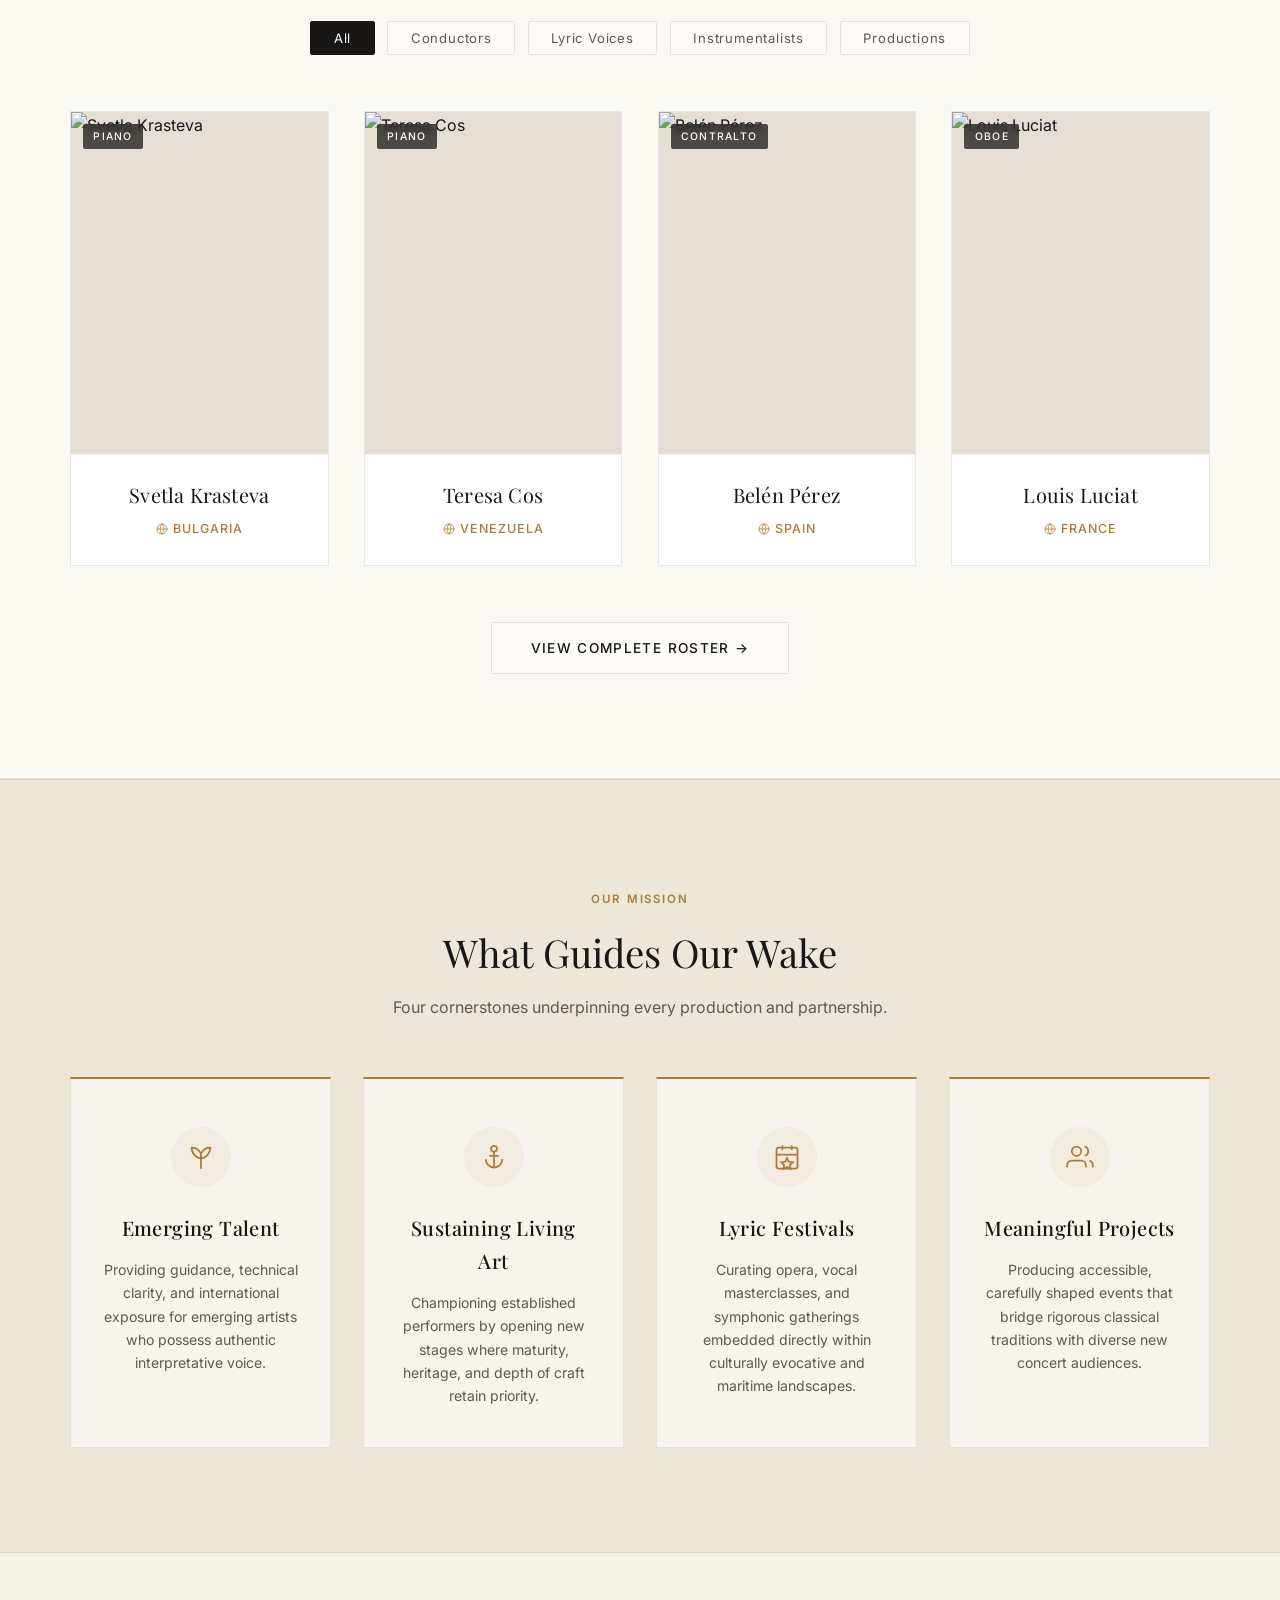
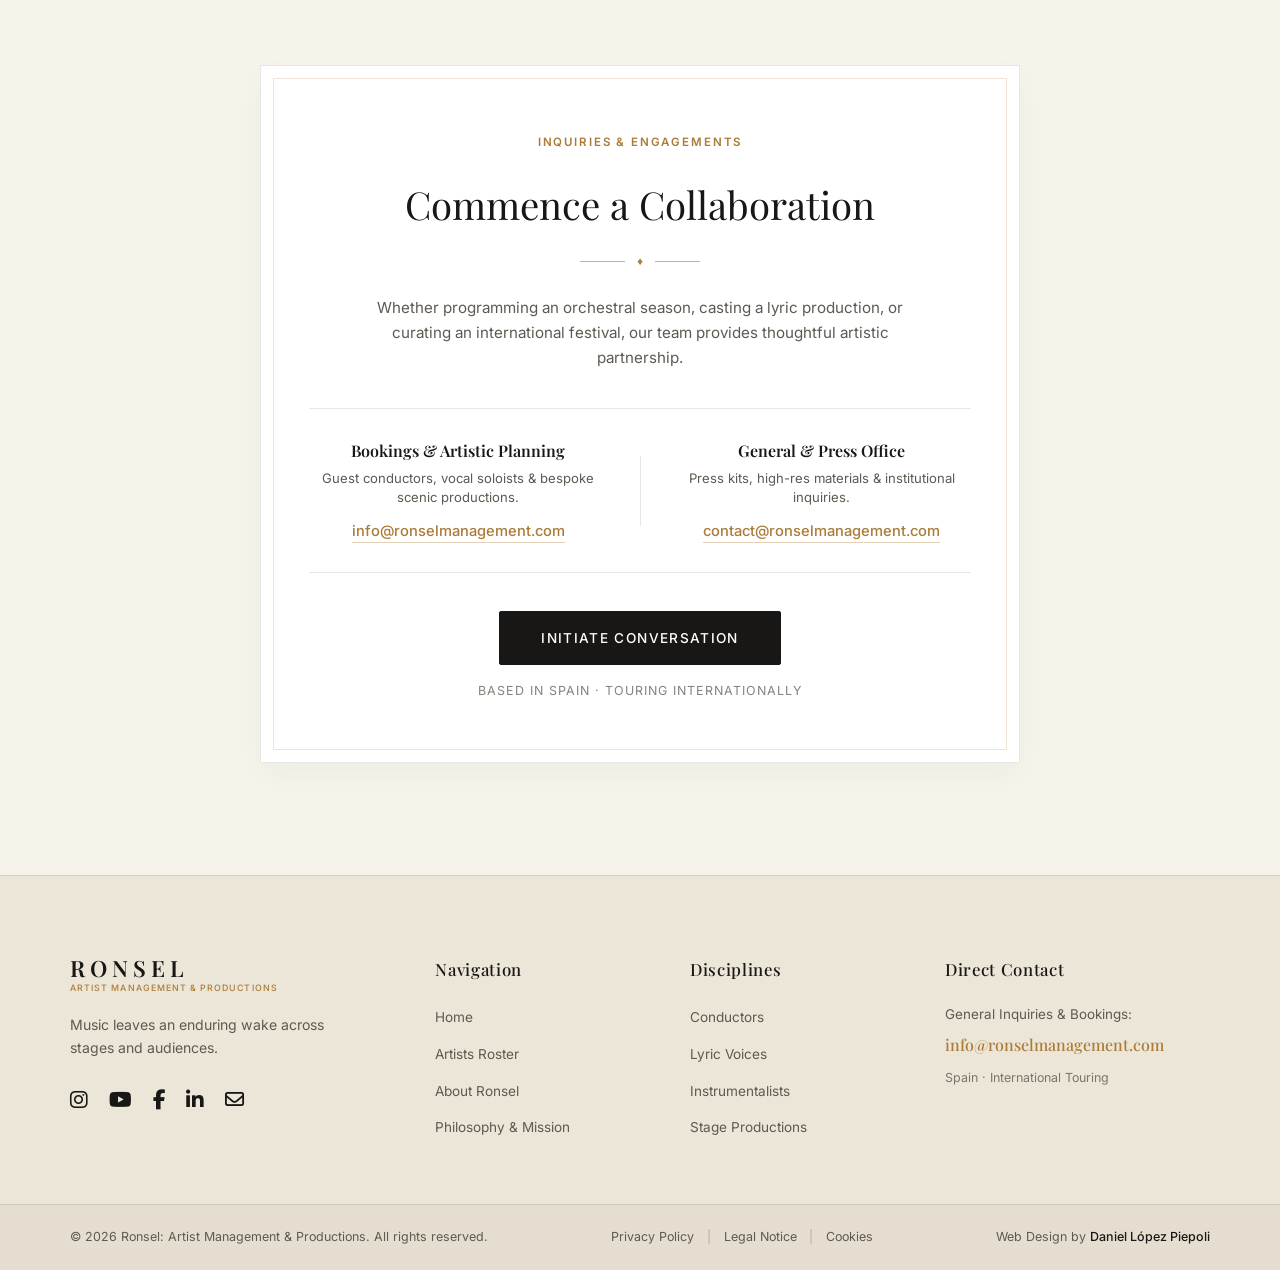
==== commit df4756cc: "feat(navigation): harmonize global header, footer links, language dropdown, and deep-link roster fil" ====
--- a/index.html
+++ b/index.html
@@ -40,11 +40,11 @@
       <!-- Navegación y Selector de Idioma -->
       <nav class="nav-wrapper" id="navWrapper">
         <ul class="nav-menu">
-          <li><a href="index.html" class="nav-item">Home</a></li>
-          <li><a href="#roster" class="nav-item">Artists</a></li>
-          <li><a href="#about" class="nav-item">About</a></li>
-          <li><a href="#mission" class="nav-item">Philosophy</a></li>
-          <li><a href="#contact" class="nav-item">Contact</a></li>
+          <li><a href="index.html" class="nav-item active">Home</a></li>
+          <li><a href="roster.html" class="nav-item">Artists</a></li>
+          <li><a href="about.html" class="nav-item">About</a></li>
+          <li><a href="mission.html" class="nav-item">Philosophy</a></li>
+          <li><a href="contact.html" class="nav-item">Contact</a></li>
 
           <!-- Selector de Idiomas (6 Idiomas) -->
           <li class="dropdown lang-dropdown">
@@ -335,9 +335,9 @@
         <h4 class="footer-heading">Navigation</h4>
         <ul class="footer-links">
           <li><a href="index.html">Home</a></li>
-          <li><a href="#roster">Artists Roster</a></li>
-          <li><a href="#about">About Ronsel</a></li>
-          <li><a href="#mission">Philosophy & Mission</a></li>
+          <li><a href="roster.html">Artists Roster</a></li>
+          <li><a href="about.html">About Ronsel</a></li>
+          <li><a href="mission.html">Philosophy & Mission</a></li>
         </ul>
       </div> <!-- Cierre columna 2 -->
 
@@ -345,10 +345,10 @@
       <div class="footer-col">
         <h4 class="footer-heading">Disciplines</h4>
         <ul class="footer-links">
-          <li><a href="#roster">Conductors</a></li>
-          <li><a href="#roster">Lyric Voices</a></li>
-          <li><a href="#roster">Stage Productions</a></li>
-          <li><a href="#roster">Lyric Festivals</a></li>
+          <li><a href="roster.html?filter=conductor">Conductors</a></li>
+          <li><a href="roster.html?filter=voice">Lyric Voices</a></li>
+          <li><a href="roster.html?filter=instrument">Instrumentalists</a></li>
+          <li><a href="roster.html?filter=production">Stage Productions</a></li>
         </ul>
       </div> <!-- Cierre columna 3 -->
 
@@ -369,11 +369,11 @@
           &copy; 2026 Ronsel: Artist Management & Productions. All rights reserved.
         </p>
         <div class="subfooter-legal">
-          <a href="#">Privacy Policy</a>
+          <a href="privacy-policy.html">Privacy Policy</a>
           <span>|</span>
-          <a href="#">Legal Notice</a>
+          <a href="legal-notice.html">Legal Notice</a>
           <span>|</span>
-          <a href="#">Cookies</a>
+          <a href="cookies.html">Cookies</a>
         </div>
         <p class="subfooter-credit">
           Web Design by <a href="https://github.com/danielopezpiepoli" target="_blank" rel="noopener">Daniel López Piepoli</a>
